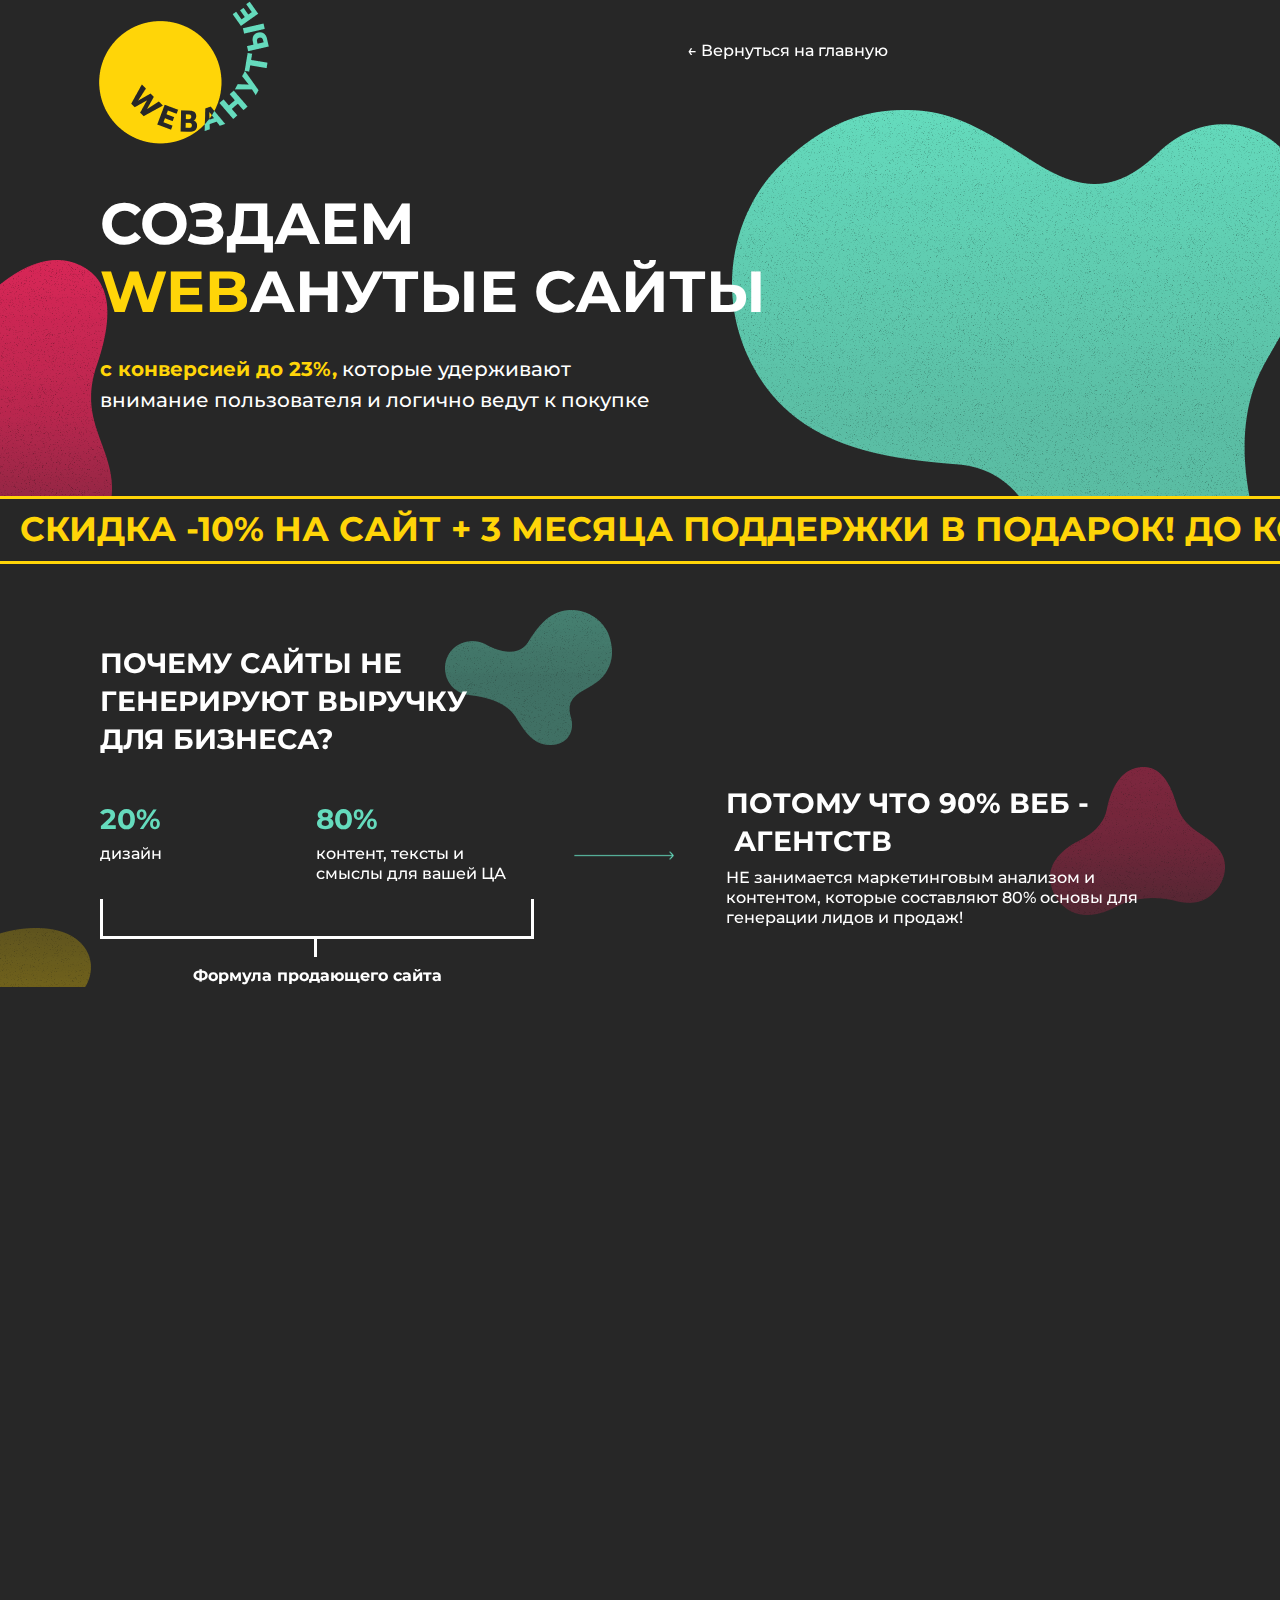
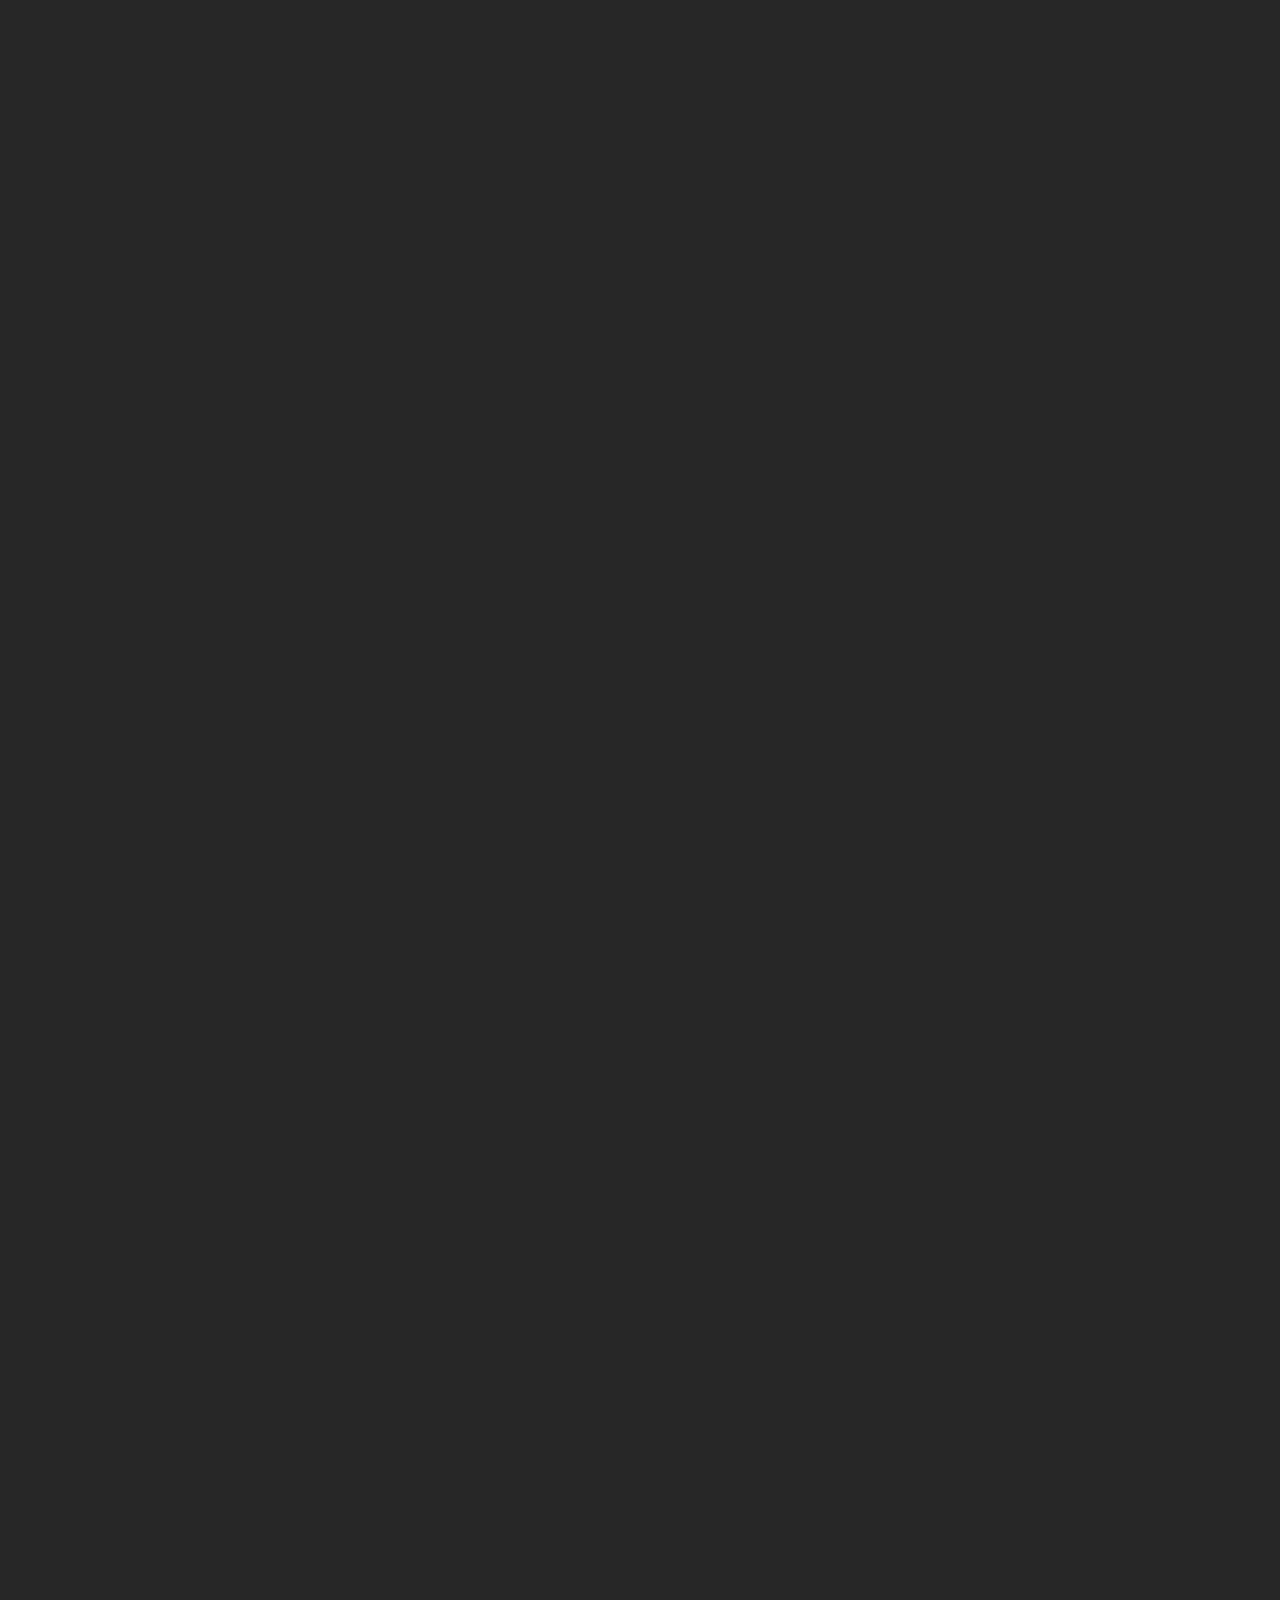
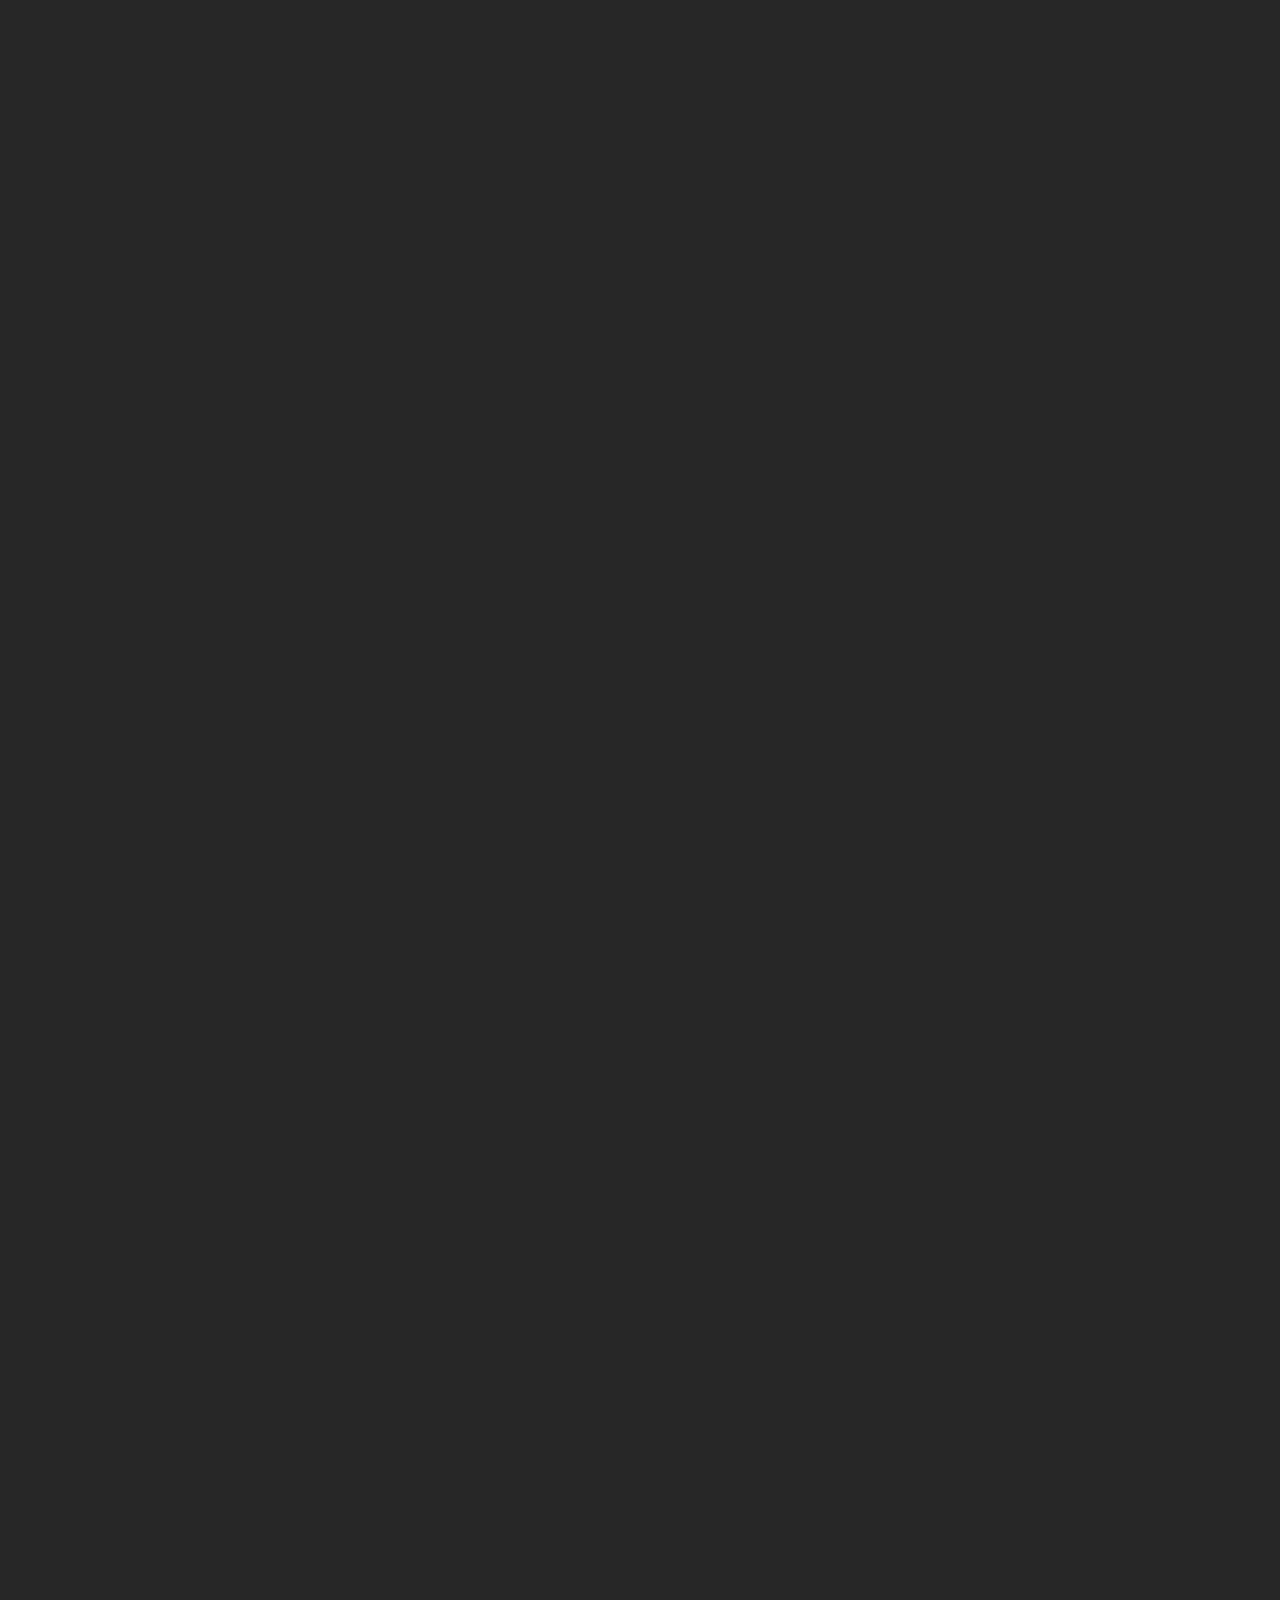
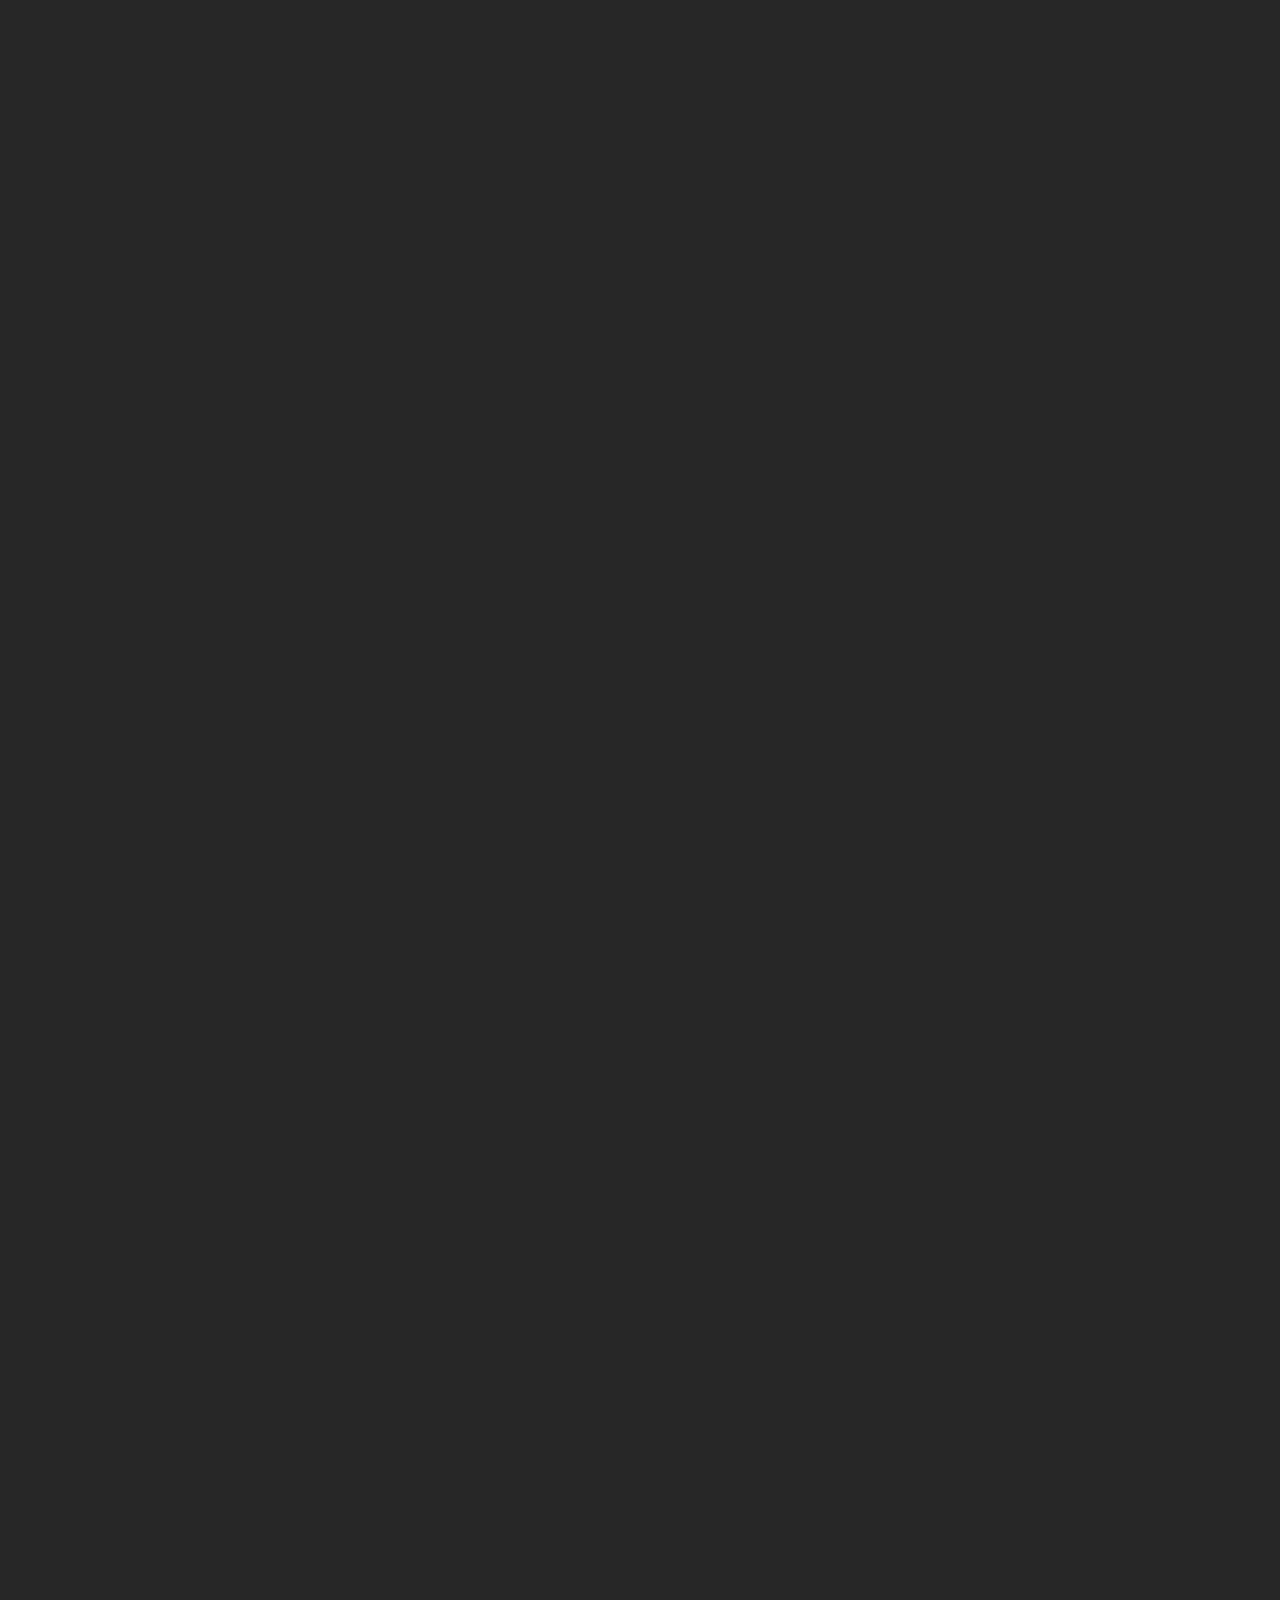
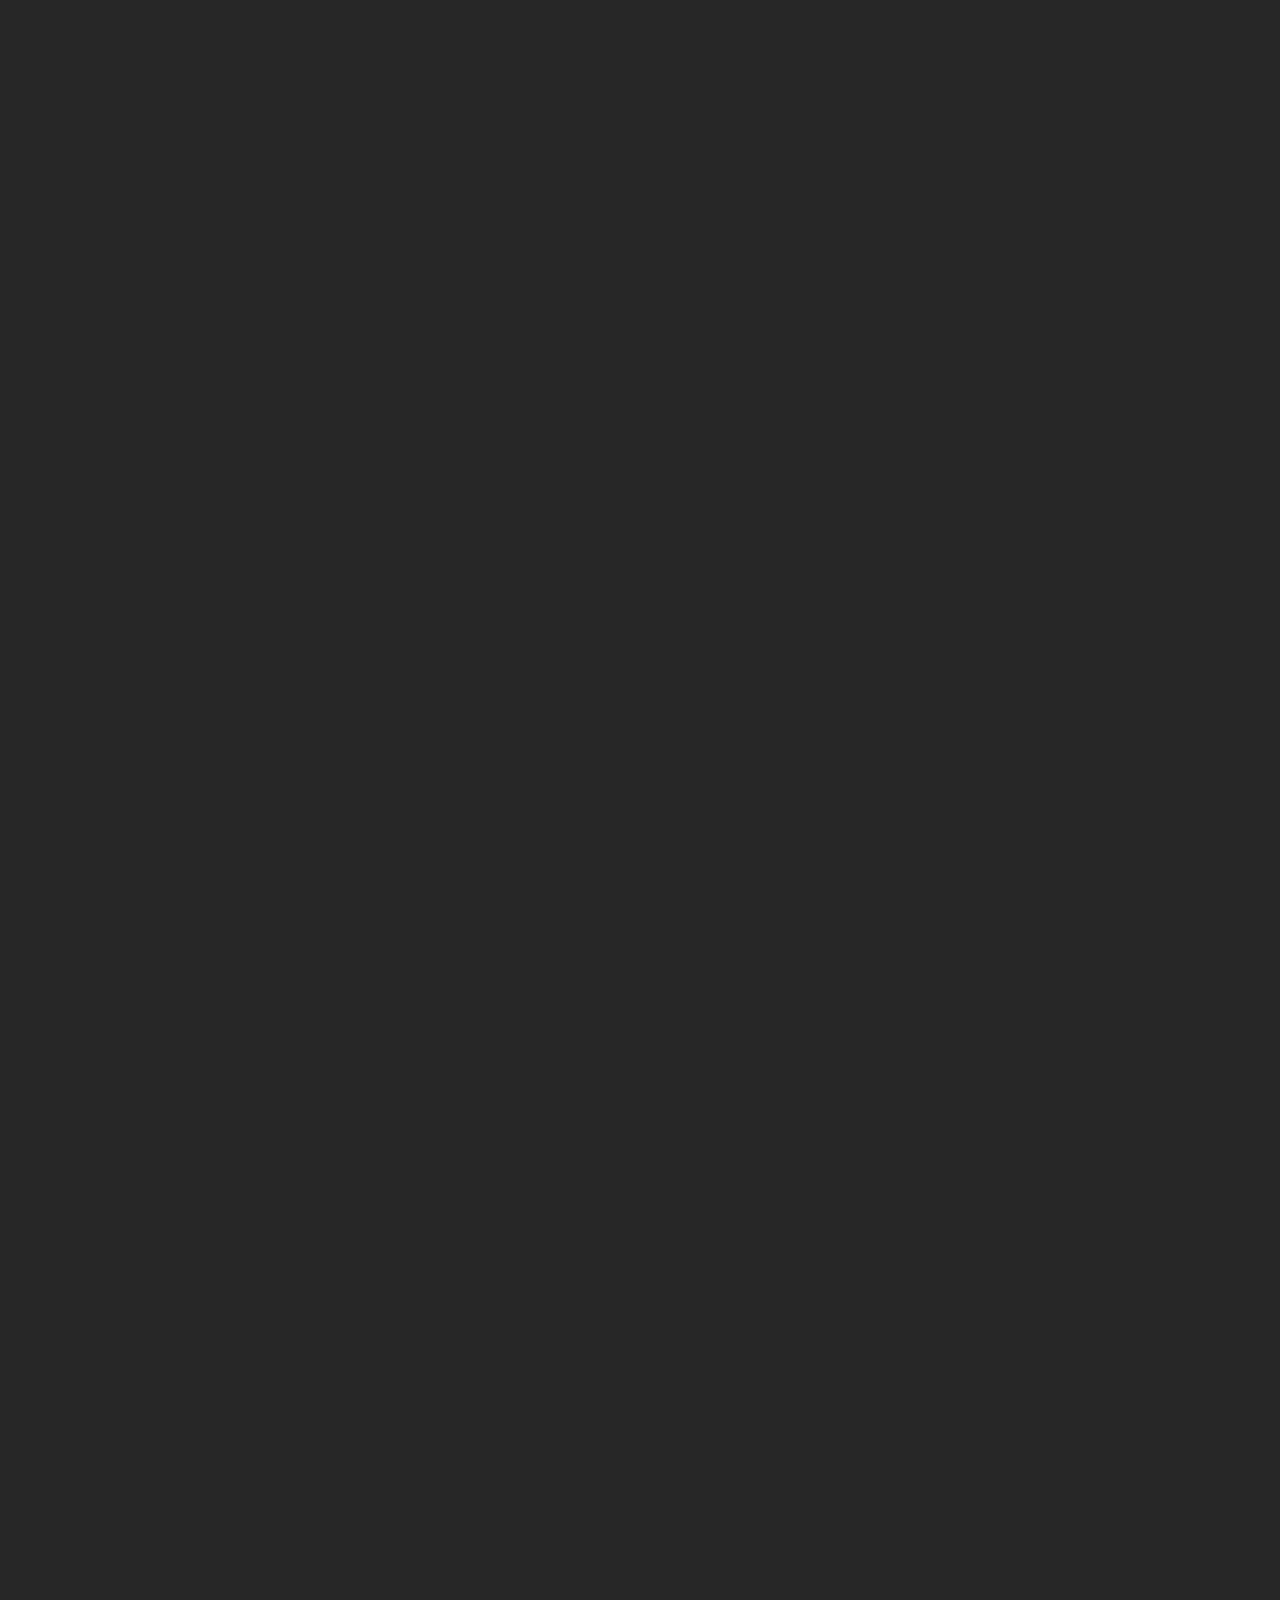
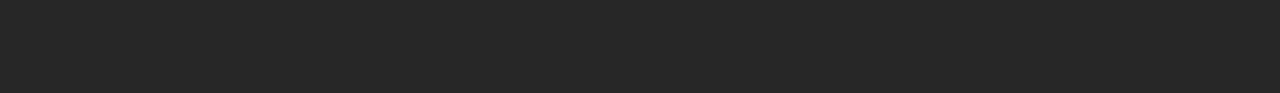
==== project.html @ 99d7e069 "project" ====
<!DOCTYPE html>
<html lang="ru">

<head>
	<meta charset="UTF-8">
	<meta name="viewport" content="width=device-width, initial-scale=1.0">
	<title>WEBанутые сайты для стартапов</title>
	<link rel="stylesheet" href="./pages/index.css">
	<link rel="shortcut icon" href="./favicon.ico" type="image/x-icon">
	<link rel="preconnect" href="https://fonts.googleapis.com">
	<link rel="preconnect" href="https://fonts.gstatic.com" crossorigin>
	<link href="https://fonts.googleapis.com/css2?family=Montserrat:wght@500;700&display=swap" rel="stylesheet">
	<!-- Yandex.Metrika counter -->
	<script type="text/javascript">
		(function (m, e, t, r, i, k, a) {
			m[i] = m[i] || function () { (m[i].a = m[i].a || []).push(arguments) };
			m[i].l = 1 * new Date(); k = e.createElement(t), a = e.getElementsByTagName(t)[0], k.async = 1, k.src = r, a.parentNode.insertBefore(k, a)
		})
			(window, document, "script", "https://mc.yandex.ru/metrika/tag.js", "ym");

		ym(88281846, "init", {
			clickmap: true,
			trackLinks: true,
			accurateTrackBounce: true,
			webvisor: true
		});
	</script>
	<noscript>
		<div><img src="https://mc.yandex.ru/watch/88281846" style="position:absolute; left:-9999px;" alt="" /></div>
	</noscript>
	<!-- /Yandex.Metrika counter -->
</head>

<body class="page">
	<div class="scrollTop"></div>
	<div class="page__wrapper">
		<header class="header page__header">
			<img src="./images/logo.png" alt="логотип WEBанутые" class="header__logo rotating-logo">
			<nav class="header__menu">
				<ul class="header__menu-list">
					<li class="header__menu-list-link">
						<a href="#team" class="header__menu-link">&larr;&nbsp;Вернуться на главную</a>
					</li>
				</ul>
			</nav>
			<button class="header__burger"></button>
			<button class="header__close-button"></button>
		</header>
		<section class="container intro content__intro">
			<h1 class="intro__header">
				СОЗДАЕМ <span>WEB</span>АНУТЫЕ САЙТЫ
			</h1>
			<p class="intro__text">
				<span class="intro__text intro__text_bold">с конверсией до 23%,</span> которые удерживают внимание пользователя и логично ведут к покупке  
			</p>
		</section>
	</div>
	<section class="run">
		<div class="marquee">
			<div>
				<h1>Скидка -10% на сайт + 3 месяца поддержки в подарок! До конца месяца!</h1>
				<h1>Скидка -10% на сайт + 3 месяца поддержки в подарок! До конца месяца!</h1>
			</div>
		</div>
	</section>
	<main class="content page__content">
		<section class="statystic content__statystic wow animate__animated animate__fadeInUp">
			<div class="container">
				<div class="statystic__questions">
					<article class="statystic__sites">
						<div class="statystic__sites-main">
							<h3 class="statystic__sites-header">Почему сайты не генерируют выручку для бизнеса?</h3>
							<div class="statystic__sites-grid">
								<p class="statystic__sites-grid-figures">20%</p>
								<p class="statystic__sites-grid-figures">80%</p>
								<p class="statystic__sites-grid-text">дизайн</p>
								<p class="statystic__sites-grid-text">контент, тексты и смыслы для вашей ЦА</p>
							</div>
							<div class="statystic__sites-grid-empty"></div>
							<div class="statystic__sites-grid-empty statystic__sites-grid-empty_left"></div>
							<div class="statystic__sites-grid-empty statystic__sites-grid-empty_right"></div>
							<p class="statystic__sites-formula">Формула продающего сайта</p>
						</div>
					</article>
					<article class="statystic__web-agency">
						<img src="./images/statystic_arrow.png" alt="бирюзовая стрелка" class="statystic__web-agency-arrow">
						<div class="statystic__web-agency-data">
							<h3 class="statystic__web-agency-title">Потому что 90% веб&nbsp;-&nbsp;агентств</h3>
							<p class="statystic__web-agency-text">
								НЕ занимается маркетинговым анализом и контентом, которые составляют 80% основы для генерации лидов и
								продаж!
							</p>
						</div>
					</article>
				</div>
				
			</div>
		</section>
		
		<div class="container">
			<section class="client wow animate__animated animate__fadeInUp">
				<h2>С кем мы<br>работаем?</h2>
				<div class="client__wrap">
					<div class="client__item">
						<img src="images/client_1.png" alt="" class="client__pic">
						<h4 class="client__title">Стартапы</h4>
						<p class="client__desc">технологичные, инновационные и IT проекты</p>
					</div>
					<div class="client__item">
						<img src="images/client_2.png" alt="" class="client__pic">
						<h4 class="client__title">Креативные проекты</h4>
						<p class="client__desc">интернет-магазины одежды, косметики, студии дизайна, рестораны, творческие пространства</p>
					</div>
					<div class="client__item">
						<img src="images/client_3.png" alt="" class="client__pic">
						<h4 class="client__title">Образовательные проекты</h4>
						<p class="client__desc">онлайн-школы, курсы, конференции, edtech проекты, университеты</p>
					</div>
				</div>
			</section>
			<section class="offer content__offer wow animate__animated animate__fadeInUp">
			<div class="offer__we-offer">
				<h2 class="offer__title">Мы предлагаем</h2>
				<p class="offer__text">
					разработку продающих сайтов c конверсией до&nbsp;23%.<br>Мы пишем сильные продюащие тексты на основании маркетингового
					анализа
					и создаем удобный дизайн, который цепляет внимание и логично ведет к покупке

				</p>
			</div>
			<div class="offer__empty-container-left">
				<div class="offer__empty-container-left-top"></div>
			</div>
			<div class="offer__empty-container-right"></div>
			<div class="offer__empty-mobile-top"></div>
			<div class="offer__empty-mobile-bottom"></div>
			<div class="offer__list-container">
				<h3 class="offer__list-title">Маркетинг</h3>
				<ul class="offer__list">
					<li class="offer__list-item">Проводим качественный и количественный анализа рынка и конкурентов</li>
					<li class="offer__list-item">Формируем УТП, сильные офферы и закрываем возражения вашей ЦА</li>
					<li class="offer__list-item">Создаем продающую структуру и пишем сильные тексты, которые убеждают и ведут к покупке 
					</li>
				</ul>
				<h3 class="offer__list-title">Дизайн и разработка</h3>
				<ul class="offer__list">
					<li class="offer__list-item">Создаем нешаблонный и удобный UI-UX дизайн в Figma, который удерживает внимание</li>
					<li class="offer__list-item">Верстаем сайт на html/css/js с адаптивами на компьютер, телефон и планшет</li>
					<li class="offer__list-item">Переносим сайт на WordPress, MODX. Иногда работаем на Tilda
					</li>
				</ul>
			</div>
		</section>
		</div>
		<section class="why-us content__why-us wow animate__animated animate__fadeInUp">
			<div class="container">
				<h2 class="why-us__title">Почему выбирают нас?</h2>
				<div class="why-us__grid">
					<article class="why-us__grid-article why-us__grid-article_one">
						<img src="./images/why_1.png" alt="большая цифра 1" class="why-us__grid-article-number">
						<h3 class="why-us__grid-article-title">Реально понимаем как делать грамотные сайты</h3>
						<p class="why-us__grid-article-text">
							<span class="why-us__grid-article-text_bold">7 лет опыта</span>
							в разработке сайтов, продажах, маркетинге и дизайне. Работали на проектах с Промсвязьбанком, Читай-Городом и Правительством Москвы
						</p>
					</article>
					<article class="why-us__grid-article why-us__grid-article_two">
						<img src="./images/why_2.png" alt="большая цифра 2" class="why-us__grid-article-number">
						<h3 class="why-us__grid-article-title">Любим клиентов почти как родную мать</h3>
						<p class="why-us__grid-article-text">
							<span class="why-us__grid-article-text_bold">Вы 100% получите то, что хотите</span>
							так как мы слушаем ваши хотелки и согласовываем результаты на каждом этапе. Еще мы безвозмездно помогаем с любыми вопросами из мира digital
						</p>
					</article>
					<article class="why-us__grid-article why-us__grid-article_three">
						<img src="./images/why_3.png" alt="большая цифра 3" class="why-us__grid-article-number">
						<h3 class="why-us__grid-article-title">Делаем большой акцент на маркетинге</h3>
						<p class="why-us__grid-article-text">
							<span class="why-us__grid-article-text_bold">Создаём сайты с конверсией до 23%</span>
							или увеличиваем существующую конверсию минимум <span class="why-us__grid-article-text_bold">в&nbsp;2&nbsp;раза</span>
							благодаря созданию сильной продающей структуры, текстов и трендового дизайна
						</p>
					</article>
					<article class="why-us__grid-article why-us__grid-article_four">
						<img src="./images/why_4.png" alt="большая цифра 4" class="why-us__grid-article-number">
						<h3 class="why-us__grid-article-title">Мы честные и всегда говорим правду</h3>
						<p class="why-us__grid-article-text">
							<span class="why-us__grid-article-text_bold">Мы не будем предлагать вам самое дорогое решение,</span>
							чтобы больше заработать, а честно расскажем все минусы и плюсы различных технологий. Например, если ваш сайт можно идеально сделать на тильде &mdash; мы не будем предлагать самописное решение на 90 тыс. дороже
						</p>
					</article>
				</div>
			</div>
		</section>
		<div class="container stage wow animate__animated animate__fadeInUp">
			<h2>ЭТАПЫ РАБОТЫ<br>НАД ПРОЕКТОМ</h2>
			<div class="stage__list">
				<div class="stage__item">
					<img src="images/stage_1.png" alt="" class="stage__pic">
					<h4 class="stage__title">1. Маркетинговый анализ</h4>
					<ul class="stage__desc">
						<li>Анализ целевой аудитории и конкурентов</li>
						<li>Создание продающей структуры сайта</li>
						<li>Написание продающих текстов копирайтером </li>
					</ul>
				</div>
				<div class="stage__item">
					<img src="images/stage_2.png" alt="" class="stage__pic">
					<h4 class="stage__title">2. UI-UX дизайн</h4>
					<ul class="stage__desc">
						<li>Согласование референсов</li>
						<li>Разработка визуальной концепции</li>
						<li>Прототипирование</li>
						<li>Создание дизайна десктопа и адаптивов</li>
					</ul>
				</div>
				<div class="stage__item">
					<img src="images/stage_3.png" alt="" class="stage__pic">
					<h4 class="stage__title">3. Разработка	сайта</h4>
					<ul class="stage__desc">
						<li>Верстка сайта</li>
						<li>Адаптивная верстка</li>
						<li>Перенос верстки на CMS (WordPress)</li>
						<li>Наполнение контентном</li>
					</ul>
				</div>
				<div class="stage__item">
					<img src="images/stage_4.png" alt="" class="stage__pic">
					<h4 class="stage__title">4. Техническая настройка</h4>
					<ul class="stage__desc">
						<li>Настройка домена и хостинга </li>
						<li>Настройка лид-форм, корзины, эквайринга</li>
						<li>Тестирование сайта</li>
						<li>Сдача сайта</li>
					</ul>
				</div>
			</div>
		</div>
		<div class="container">
			<section class="special-offer content__special-offer wow animate__animated animate__fadeInUp">
				<h2 class="special-offer__title">-10% на продающий сайт</h2>
				<p class="special-offer__text">
					<span class="special-offer__text_bold">Только 2 недели!</span>
					-10% на сайт с конверсией&nbsp;до&nbsp;23% на основании глубокого анализа рынка
					от маркетолога +
					<span class="special-offer__text_bold">3&nbsp;месяца</span> поддержки в подарок
				</p>
			</section>
		</div>
		<div class="container">
			<section class="products content__products wow animate__animated animate__fadeInUp">
				<h2 class="products__title">Что вы получите?</h2>
				<div class="products__offers">
					<article class="products__offer">
						<h3 class="products__offer-name">Лендинг</h3>
						<p class="products__price">
							<span class="products__price_crossed">от&nbsp;60&nbsp;000&nbsp;&#8381</span>&nbsp;
							oт&nbsp;51&nbsp;000&nbsp;&#8381
						</p>
						<p class="products__offer-subtitle">Кому подходит:</p>
						<ul class="products__offer-list">
							<li class="products__offer-list-item">Стартапам</li>
							<li class="products__offer-list-item">Средним и крупным компаниям, которые запускают новый продукт</li>
							<li class="products__offer-list-item">Молодым и небольшим проектам с 1 продуктом</li>
						</ul>
						<p class="products__offer-subtitle">Что входит в цену:</p>
						<ul class="products__offer-list">
							<li class="products__offer-list-item">Конверсия лендинга до 23%</li>
							<li class="products__offer-list-item">Маркетинговый анализ конкурентов и рынка для создания продающей структуры</li>
							<li class="products__offer-list-item">Продающая структура и тексты, которые убеждают и ведут к покупке</li>
							<li class="products__offer-list-item">Нешаблонный и удобный UI-UX дизайн, который цепляет внимание</li>
							<li class="products__offer-list-item">Адаптивная верстка под телефон, планшет, десктоп и тд</li>
							<li class="products__offer-list-item">Настройка лид-форм с отбивкой на email о новых заявках</li>
							<li class="products__offer-list-item">Настройка хостинга, SSL и домена</li>
						</ul>
						<p class="products__offer-subtitle">В подарок:</p>
						<ul class="products__offer-list">
							<li class="products__offer-list-item">Домен, хостинг и SSL сертификат</li>
							<li class="products__offer-list-item">3 месяца поддержки и консультации по работе с сайтом</li>
							<li class="products__offer-list-item">1 месяц внесения бесплатных правок на сайте</li>
							<li class="products__offer-list-item">Обучение по работе с сайтом</li>
						</ul>
					</article>
					<article class="products__offer">
						<h3 class="products__offer-name">Многостраничный сайт</h3>
						<p class="products__price">
							<span class="products__price_crossed">от 80 000 &#8381</span>
							oт 68 000 &#8381
						</p>
						<p class="products__offer-subtitle">Кому подходит:</p>
						<ul class="products__offer-list">
							<li class="products__offer-list-item">Проектам, которые расширяют перечень услуг или выходят на новые рынки</li>
							<li class="products__offer-list-item">Компаниям со сложными продуктами или большим количеством информации</li>
							<li class="products__offer-list-item">Проектам, которые работают на разные ЦА</li>
						</ul>
						<p class="products__offer-subtitle">Что входит в цену:</p>
						<ul class="products__offer-list">
							<li class="products__offer-list-item">Конверсия сайта до 15% </li>
							<li class="products__offer-list-item">Маркетинговый анализ конкурентов и рынка для создания продающей
								структуры</li>
							<li class="products__offer-list-item">Продающая структура и тексты, которые убеждают и ведут к покупке</li>
							<li class="products__offer-list-item">Нешаблонный и удобный UI-UX дизайн, который цепляет внимание</li>
							<li class="products__offer-list-item">Адаптивная верстка под телефон, планшет, десктоп и тд</li>
							<li class="products__offer-list-item">Настройка лид-форм с отбивкой на email о новых заявках</li>
							<li class="products__offer-list-item">Настройка хостинга, SSL и домена</li>
							<li class="products__offer-list-item">Проработка логики страниц и их взаимосвязей</li>
						</ul>
						<p class="products__offer-subtitle">В подарок:</p>
						<ul class="products__offer-list">
							<li class="products__offer-list-item">Домен, хостинг и SSL сертификат</li>
							<li class="products__offer-list-item">3 месяца поддержки и консультации по работе с сайтом</li>
							<li class="products__offer-list-item">1 месяц внесения бесплатных правок на сайте</li>
							<li class="products__offer-list-item">Обучение по работе с сайтом</li>
						</ul>
					</article>
					<article class="products__offer">
						<h3 class="products__offer-name">Интернет-магазин</h3>
						<p class="products__price">
							<span class="products__price_crossed">от 100 000 &#8381</span>
							oт 85 000 &#8381
						</p>
						<p class="products__offer-subtitle">Кому подходит:</p>
						<ul class="products__offer-list">
							<li class="products__offer-list-item">Оффлайн магазинам, которые хотят продавать онлайн</li>
							<li class="products__offer-list-item">Проектам, которые продают в соцсетях и хотят масштабировать бизнес</li>
							<li class="products__offer-list-item">Товарному бизнесу, который только запускает бизнес</li>
						</ul>
						<p class="products__offer-subtitle">Что входит в цену:</p>
						<ul class="products__offer-list">
							<li class="products__offer-list-item">Конверсия сайта до 7%</li>
							<li class="products__offer-list-item">Маркетинговый анализ конкурентов и рынка для создания продающей
								структуры</li>
							<li class="products__offer-list-item">Продающая структура и тексты, которые убеждают и ведут к покупке</li>
							<li class="products__offer-list-item">Нешаблонный и удобный UI-UX дизайн, который цепляет внимание</li>
							<li class="products__offer-list-item">Адаптивная верстка под телефон, планшет, десктоп и тд</li>
							<li class="products__offer-list-item">Настройка уведомений о новых заказах на email</li>
							<li class="products__offer-list-item">Настройка хостинга, SSL и домена</li>
							<li class="products__offer-list-item">Проработка структуры каталога, настройка фильтров</li>
							<li class="products__offer-list-item">Наполнение интернет-магазина товарами</li>
							<li class="products__offer-list-item">Подключение эквайринга</li>
						</ul>
						<p class="products__offer-subtitle">В подарок:</p>
						<ul class="products__offer-list">
							<li class="products__offer-list-item">Домен, хостинг и SSL сертификат</li>
							<li class="products__offer-list-item">3 месяца поддержки и консультации по работе с сайтом</li>
							<li class="products__offer-list-item">1 месяц внесения бесплатных правок на сайте</li>
							<li class="products__offer-list-item">Обучение по управлению интернет-магазином</li>
						</ul>
					</article>
				</div>
				<a href="#footer" class="products__button">Рассчитать стоимость</a>
				<img src="./images/products_money-back.svg" alt="круглая надпись не понравился сайт-вернём деньги"
					class="products__money-back rotating">
			</section>
		</div>
		<div class="container">
			<section class="projects content__projects wow animate__animated animate__fadeInUp" id="projects">
				<div class="projects__container">
					<h2 class="projects__title">Наши проекты</h2>
					<div class="projects__grid">
						<a href="./docs/ZIL_compressed.pdf" class="projects__link projects__link_type_left" target="_blank"
							rel="noopener">
							<img src="./images/project_1.png" alt="изображение страницы сайта" class="projects__grid-image">
							<p class="projects__grid-description">
								Промо-страница Культурного центра «ЗИЛ»
							</p>
						</a>
						<a href="./docs/Zefire_compressed.pdf" class="projects__link projects__link_type_center" target="_blank"
							rel="noopener">
							<img src="./images/project_2.png" alt="изображение страницы сайта" class="projects__grid-image">
							<p class="projects__grid-description">
								Интернет-магазин косметики Zefire
							</p>
						</a>
						<a href="./docs/Kupol_compressed.pdf" class="projects__link projects__link_type_right" target="_blank"
							rel="noopener">
							<img src="./images/project_3.png" alt="изображение страницы сайта" class="projects__grid-image">
							<p class="projects__grid-description">
								Сайт студии медитаций Купол
							</p>
						</a>
						<a href="./docs/ZIL_compressed.pdf" class="projects__link projects__link_type_left" target="_blank"
							rel="noopener">
							<img src="./images/project_4.png" alt="изображение страницы сайта" class="projects__grid-image">
							<p class="projects__grid-description">
								Торты Baranovskaya
							</p>
						</a>
						<a href="./docs/Zefire_compressed.pdf" class="projects__link projects__link_type_center" target="_blank"
							rel="noopener">
							<img src="./images/project_5.png" alt="изображение страницы сайта" class="projects__grid-image">
							<p class="projects__grid-description">
								Онлайн каталог Cult Nail Team
							</p>
						</a>
						<a href="./docs/Kupol_compressed.pdf" class="projects__link projects__link_type_right" target="_blank"
							rel="noopener">
							<img src="./images/project_6.png" alt="изображение страницы сайта" class="projects__grid-image">
							<p class="projects__grid-description">
								Студия детейлинга Autostudio136
							</p>
						</a>
					</div>
				</div>
			</section>
		</div>
		<section class="team content__team wow animate__animated animate__fadeInUp" id="team">
			<div class="container">
				<h2 class="team__title">Наша команда</h2>
				<div class="team__members">
					<figure class="team__member">
						<img src="./images/anastasia.png" alt="фото членов команды" class="team__picture">
						<figcaption class="team__picture-text">
							<h3 class="team__picture-text-name">Анастасия Фокина</h3>
							<p class="team__picture-text-role">Вдохновитель и маркетолог</p>
							<h4 class="team__picture-education">Образование:</h4>
							<ul class="team__picture-education-list">
								<li class="team__picture-education-list-item">Высшее&nbsp;&ndash;&nbsp;Управление бизнесом<br><span>(РАНХиГС)</span></li>
								<li class="team__picture-education-list-item">Высшее&nbsp;&ndash;&nbsp;Статистика и аналитика<br><span>(НИУ ВШЭ)</span></li>
								<li class="team__picture-education-list-item">Digital marketing<br><span>(Левченко)</span></li>
								<li class="team__picture-education-list-item">Продажи и маркетинг<br><span>(SOHO MBA)</span></li>
							</ul>
						</figcaption>
					</figure>
					<figure class="team__member">
						<img src="./images/konstantin.png" alt="фото членов команды" class="team__picture">
						<figcaption class="team__picture-text">
							<h3 class="team__picture-text-name">Константин Голованов</h3>
							<p class="team__picture-text-role">Веб-разработчик</p>
							<h4 class="team__picture-education">Образование:</h4>
							<ul class="team__picture-education-list">
								<li class="team__picture-education-list-item">Высшее&nbsp;&ndash;&nbsp;Робототехника<br><span>(МГТУ им. Баумана)</span></li>
								<li class="team__picture-education-list-item">«Web-разработка»<br><span>(Яндекс.Практикум)</span></li>
							</ul>
						</figcaption>
					</figure>
					<figure class="team__member">
						<img src="./images/marianna.png" alt="фото членов команды" class="team__picture">
						<figcaption class="team__picture-text">
							<h3 class="team__picture-text-name">Марианна Штехель</h3>
							<p class="team__picture-text-role">UX-дизайнер</p>
							<h4 class="team__picture-education">Образование:</h4>
							<ul class="team__picture-education-list">
								<li class="team__picture-education-list-item">Высшее&nbsp;&ndash;&nbsp;Экономика<br><span>(НИУ МИЭТ)</span></li>
								<li class="team__picture-education-list-item">«Web-дизайн и UX»<br><span>(Институт Бизнеса и дизайна)</span></li>
								<li class="team__picture-education-list-item">«Web-дизайн на Figma»<br><span>(Skillbox)</span></li>
								<li class="team__picture-education-list-item">«UX-дизайн»<br><span>(Skillbox)</span></li>
							</ul>
						</figcaption>
					</figure>
				</div>
			</div>
		</section>
	</main>
	<footer class="footer page__footer wow animate__animated animate__fadeInUp" id="footer">
		<div class="container">
			<section class="form footer__form">
				<div class="form__description">
					<h3 class="form__description-title">Хотите узнать стоимость?</h3>
					<p class="form__description-text">Напишите или отсавьте заявку. Мы сразу напишем или позвоним вам, чтобы ответить на все вопросы</p>
				</div>
				<div class="form__container">
					<h3 class="form__container-title">Мы перезвоним!</h3>
					<form action="#" class="form__container-inputs" name="form-inquiry">
						<label for="phone" class="form__input-label">
							<input type="tel" class="form__input-field" name="phone" id="phone" autocomplete="off"
								placeholder="Телефон" required >
						</label>
						<button type="submit" id="button" class="form__send-button">Отправить заявку</button>
					</form>
				</div>
			</section>
			<section class="info footer__info">
				<nav class="info__social-links">
					<a href="https://t.me/taakeyourmeds" target="_blank" class="info__telegram-link" rel="noopener">
						<div class="info__telegram-icon"></div>
					</a>
					<a href="https://vk.com/webanuts" target="_blank" class="info__vk-link" rel="noopener">
						<div class="info__vk-icon"></div>
					</a>
				</nav>
				<p class="info__copyright">&copy;&nbsp;2022 Webанутые</p>
			</section>
		</div>
		
	</footer>
	<div class="popup popup_type_offer">
		<div class="popup__window">
			<button type="button" class="popup__close-icon" aria-label="Close-button-popup"></button>
			<h2 class="popup__title">Только 2 недели</h2>
			<p class="popup__text popup__text_type_offer">
				Выгода 15% на продающий сайт с конверсией до 23% на основании глубокого анализа рынка
				от маркетолога + логотип и 3 месяца поддержки в подарок!
			</p>
			<a href="#footer" class="popup__get-button">Получить</a>
		</div>
	</div>
	<div class="popup popup_type_form-submit">
		<div class="popup__window">
			<button type="button" class="popup__close-icon" aria-label="Close-button-popup"></button>
			<h2 class="popup__title popup__title_type_submit">Заявка отправлена!</h2>
			<p class="popup__text popup__text_type_submit"></p>
		</div>
	</div>
	<script src="./vendor/jquery-3.6.0.min.js" type="text/javascript"></script>
	<script src="./pages/jquery.simplemarquee.js" type="text/javascript"></script>
	<script src="./pages/wow.min.js" type="text/javascript"></script>
	<script src="./pages/mask.js" type="text/javascript"></script>
	<script src="./pages/index.js" type="text/javascript"></script>
</body>

</html>
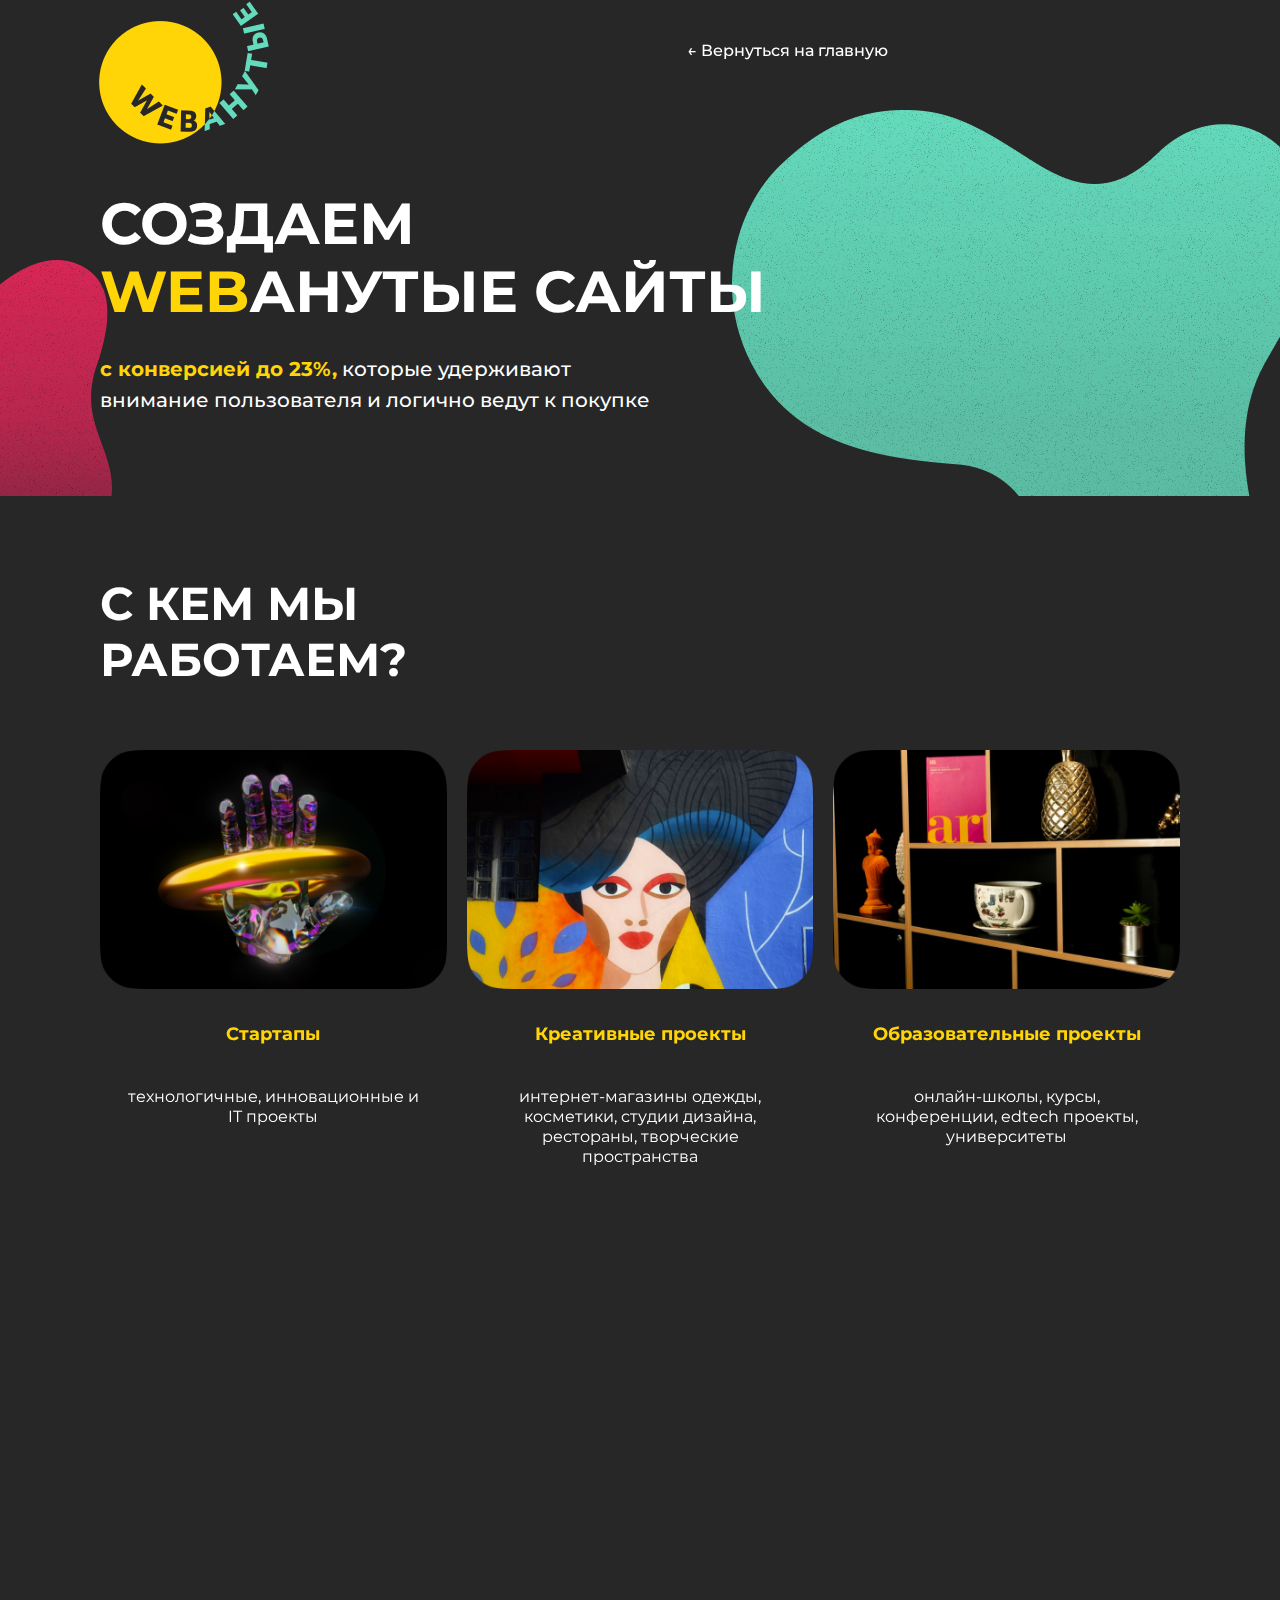
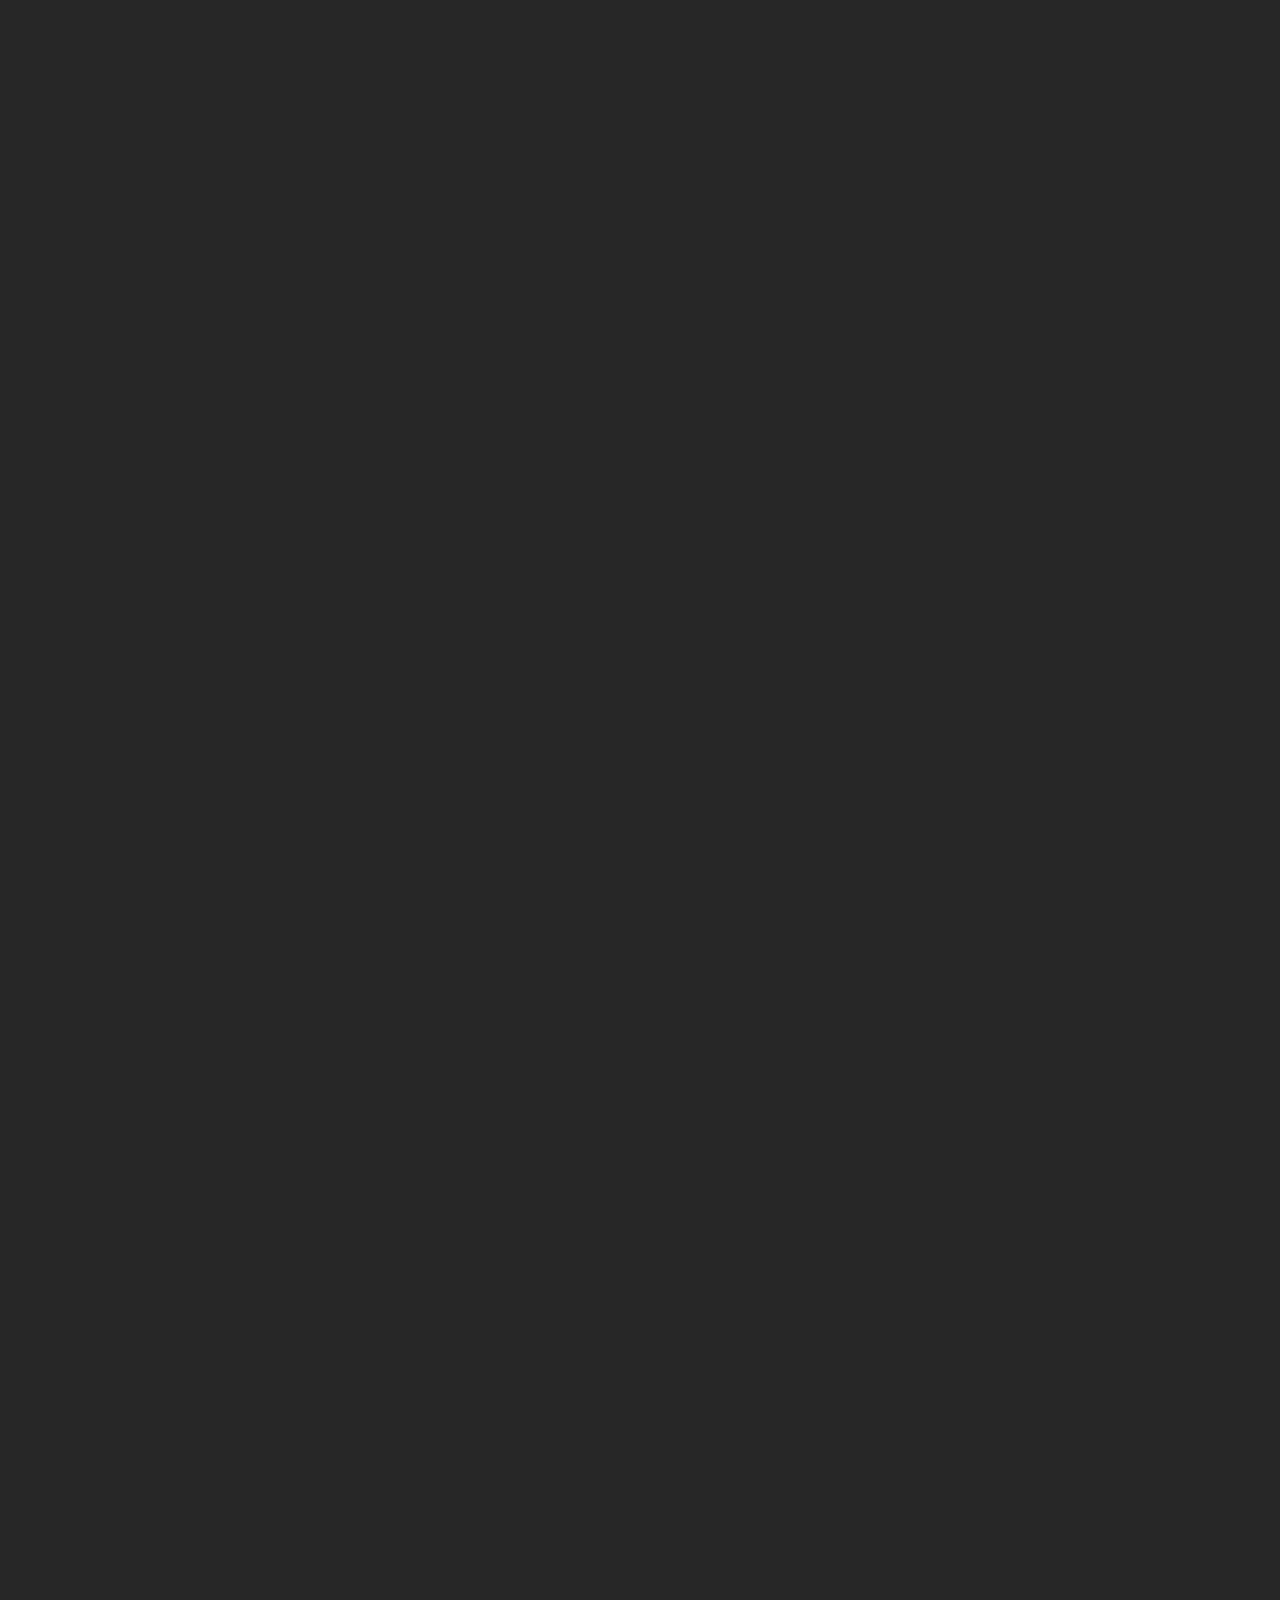
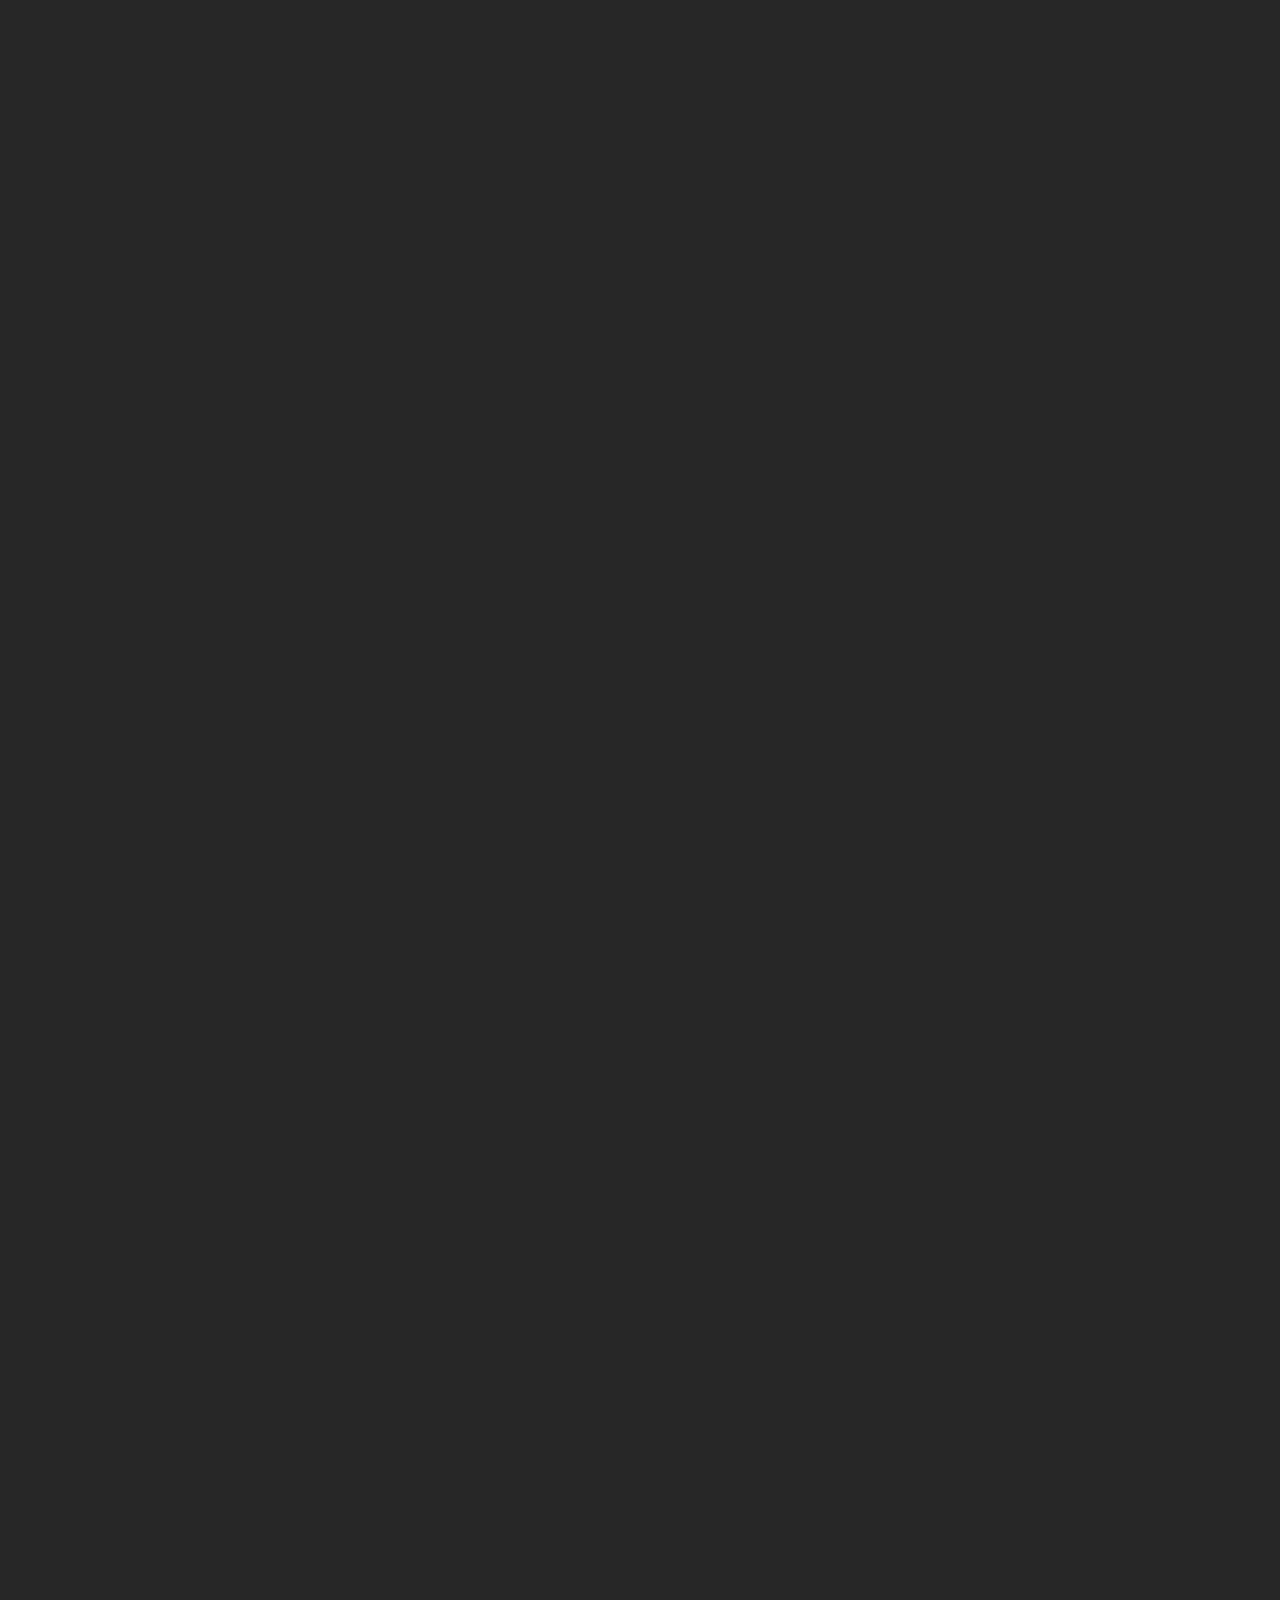
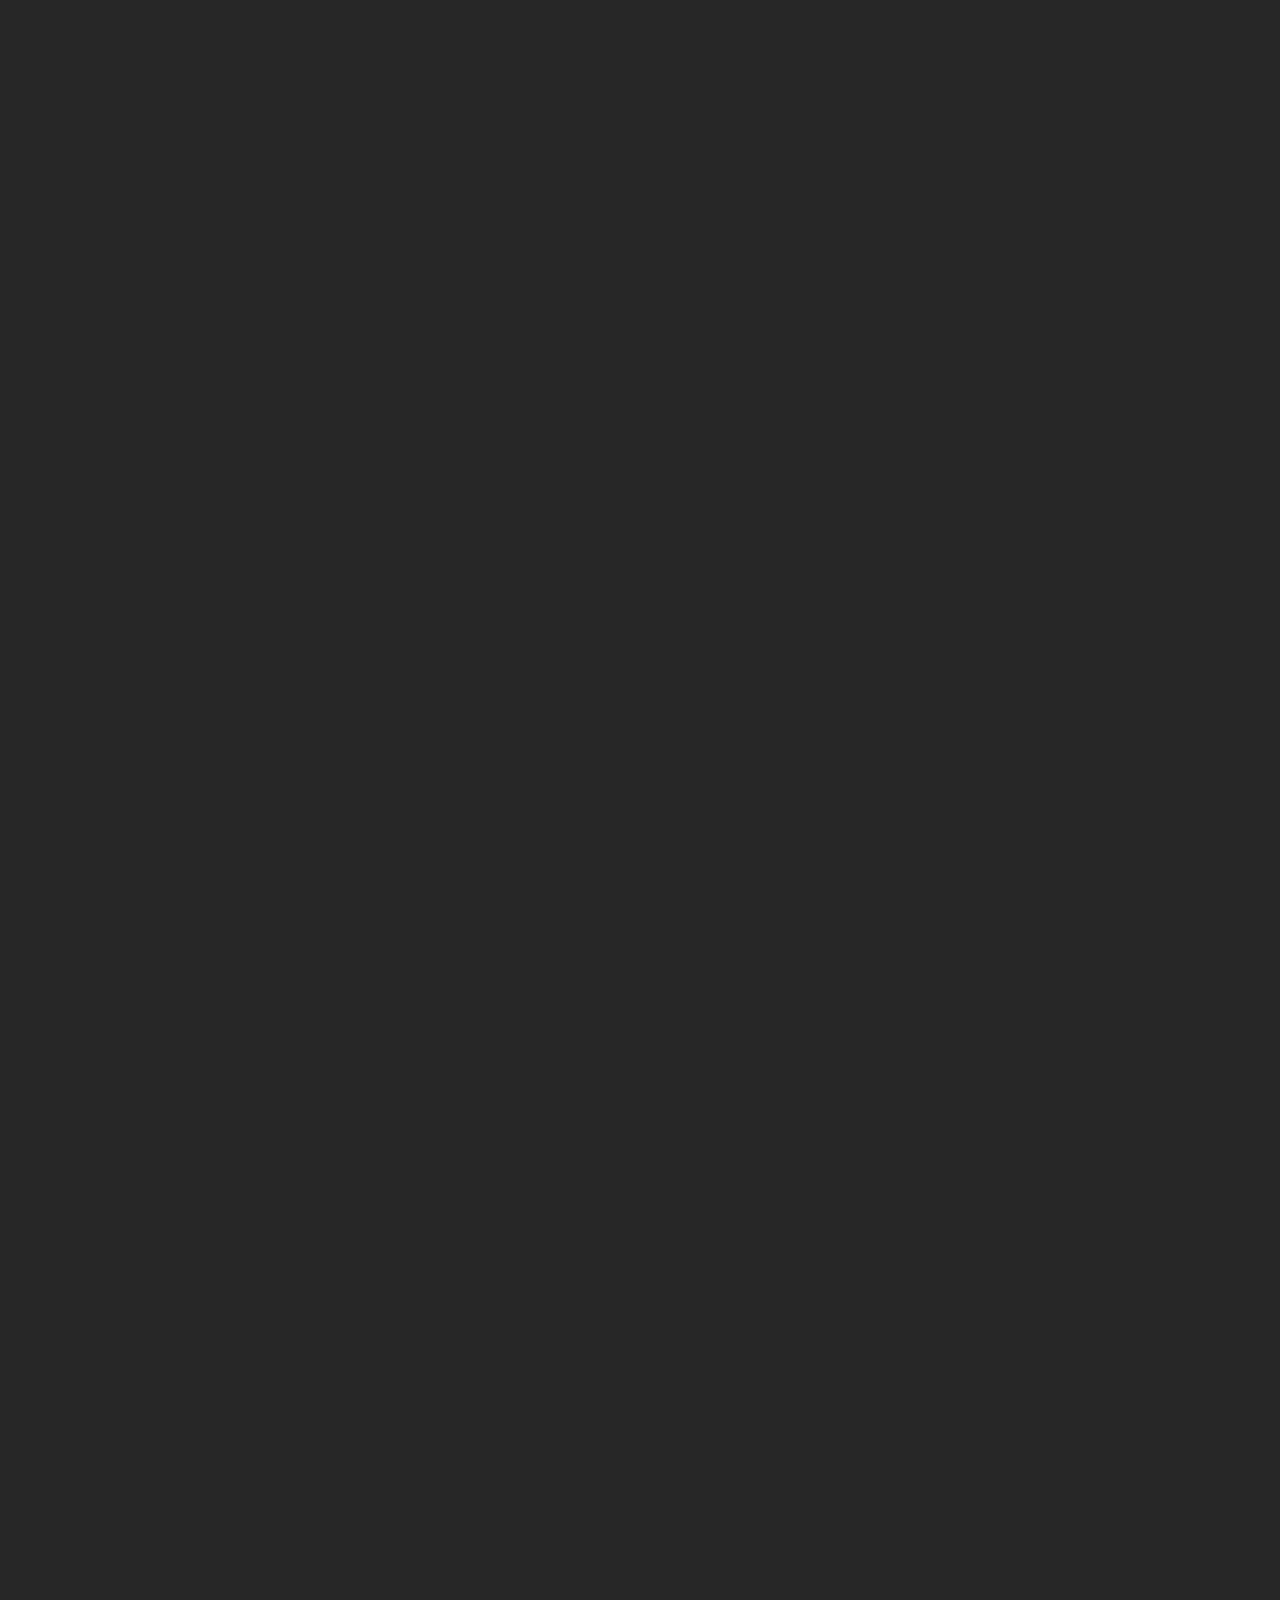
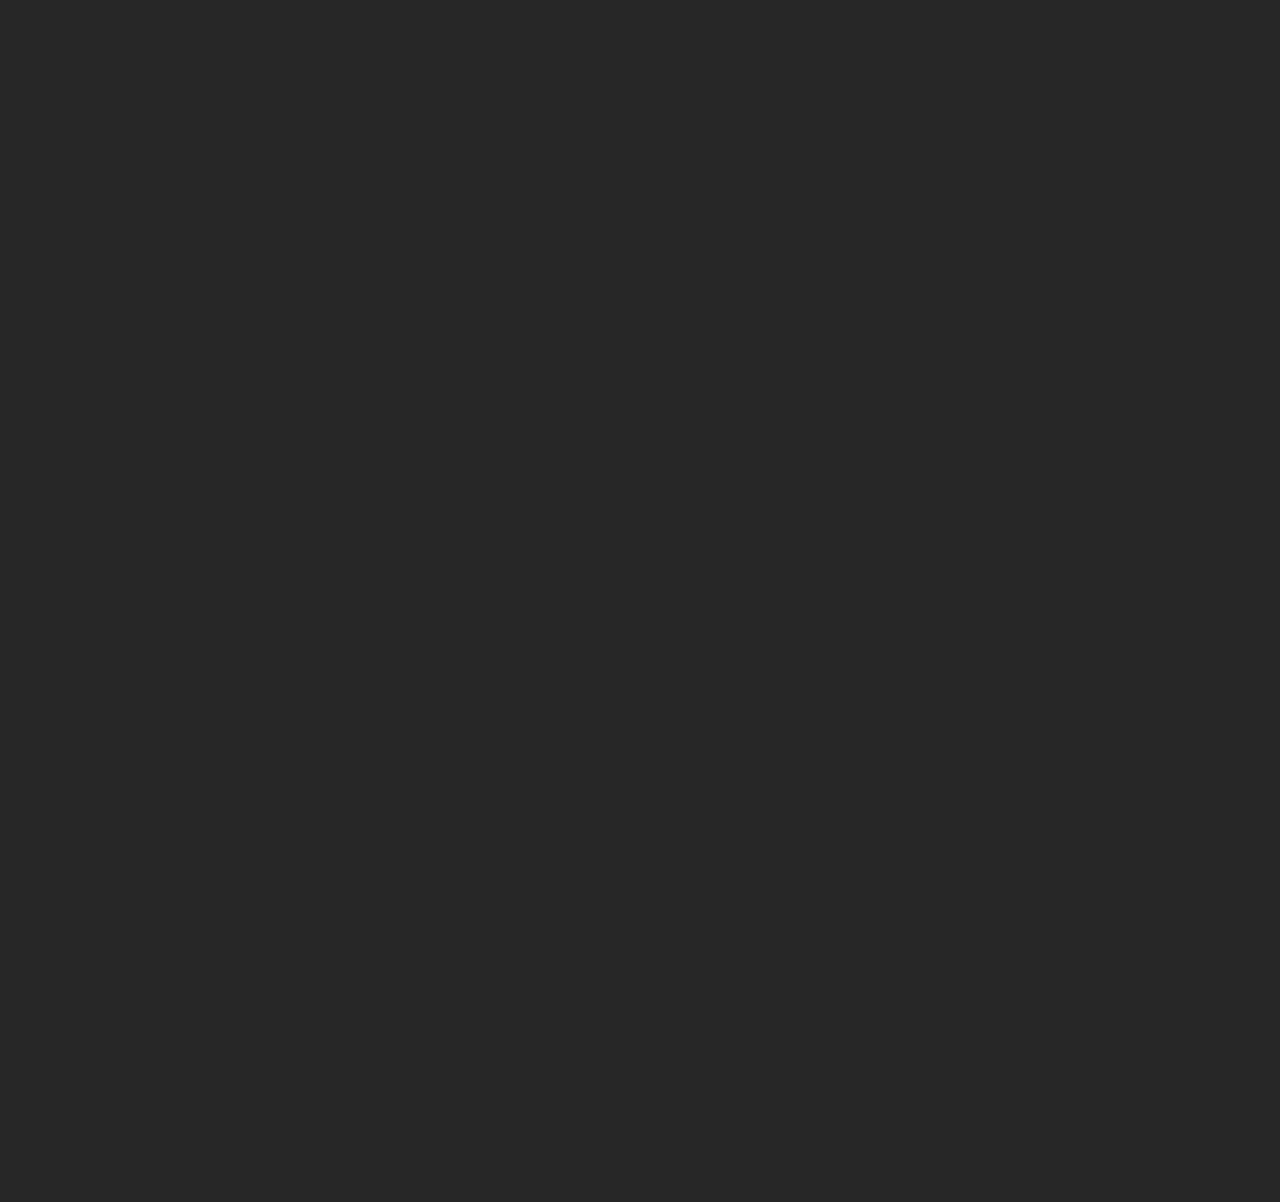
==== commit c9133023: "project" ====
--- a/project.html
+++ b/project.html
@@ -55,47 +55,8 @@
 			</p>
 		</section>
 	</div>
-	<section class="run">
-		<div class="marquee">
-			<div>
-				<h1>Скидка -10% на сайт + 3 месяца поддержки в подарок! До конца месяца!</h1>
-				<h1>Скидка -10% на сайт + 3 месяца поддержки в подарок! До конца месяца!</h1>
-			</div>
-		</div>
-	</section>
 	<main class="content page__content">
-		<section class="statystic content__statystic wow animate__animated animate__fadeInUp">
-			<div class="container">
-				<div class="statystic__questions">
-					<article class="statystic__sites">
-						<div class="statystic__sites-main">
-							<h3 class="statystic__sites-header">Почему сайты не генерируют выручку для бизнеса?</h3>
-							<div class="statystic__sites-grid">
-								<p class="statystic__sites-grid-figures">20%</p>
-								<p class="statystic__sites-grid-figures">80%</p>
-								<p class="statystic__sites-grid-text">дизайн</p>
-								<p class="statystic__sites-grid-text">контент, тексты и смыслы для вашей ЦА</p>
-							</div>
-							<div class="statystic__sites-grid-empty"></div>
-							<div class="statystic__sites-grid-empty statystic__sites-grid-empty_left"></div>
-							<div class="statystic__sites-grid-empty statystic__sites-grid-empty_right"></div>
-							<p class="statystic__sites-formula">Формула продающего сайта</p>
-						</div>
-					</article>
-					<article class="statystic__web-agency">
-						<img src="./images/statystic_arrow.png" alt="бирюзовая стрелка" class="statystic__web-agency-arrow">
-						<div class="statystic__web-agency-data">
-							<h3 class="statystic__web-agency-title">Потому что 90% веб&nbsp;-&nbsp;агентств</h3>
-							<p class="statystic__web-agency-text">
-								НЕ занимается маркетинговым анализом и контентом, которые составляют 80% основы для генерации лидов и
-								продаж!
-							</p>
-						</div>
-					</article>
-				</div>
-				
-			</div>
-		</section>
+
 		
 		<div class="container">
 			<section class="client wow animate__animated animate__fadeInUp">
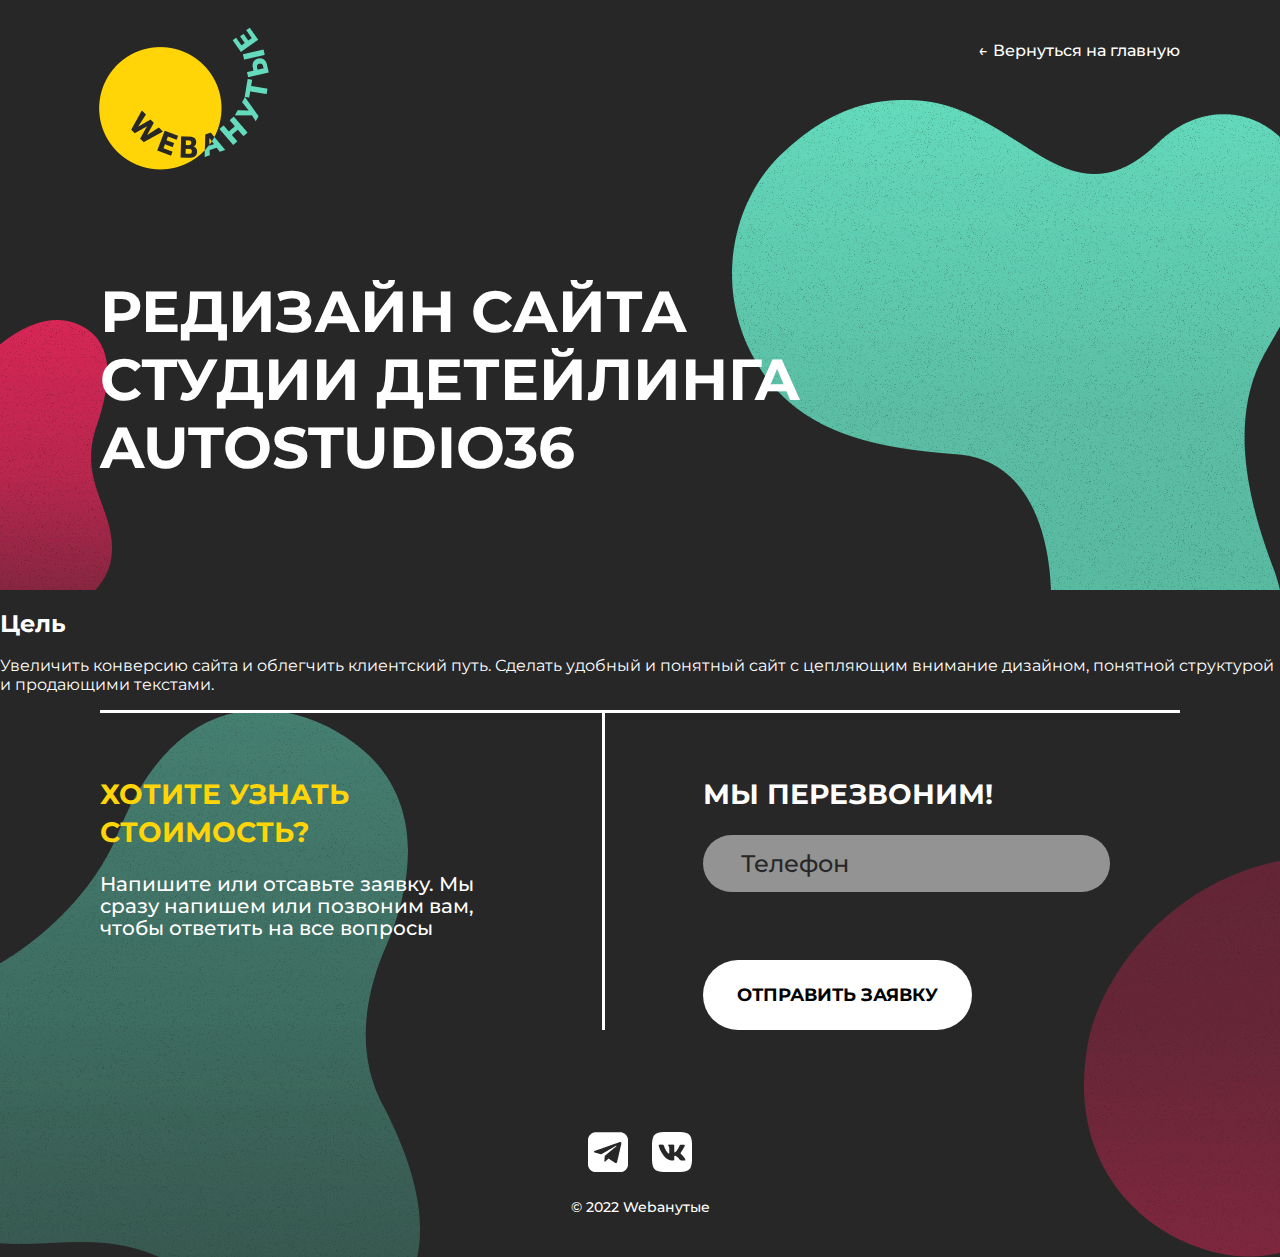
==== commit fc395101: "project" ====
--- a/project.html
+++ b/project.html
@@ -36,10 +36,10 @@
 	<div class="page__wrapper">
 		<header class="header page__header">
 			<img src="./images/logo.png" alt="логотип WEBанутые" class="header__logo rotating-logo">
-			<nav class="header__menu">
+			<nav class="header__menu header__menu_min">
 				<ul class="header__menu-list">
 					<li class="header__menu-list-link">
-						<a href="#team" class="header__menu-link">&larr;&nbsp;Вернуться на главную</a>
+						<a href="#team" class="header__menu-link">Вернуться на главную</a>
 					</li>
 				</ul>
 			</nav>
@@ -47,371 +47,18 @@
 			<button class="header__close-button"></button>
 		</header>
 		<section class="container intro content__intro">
-			<h1 class="intro__header">
-				СОЗДАЕМ <span>WEB</span>АНУТЫЕ САЙТЫ
+			<h1 class="intro__header intro__header_project">
+				Редизайн сайта<br>студии детейлинга<br>Autostudio36
 			</h1>
-			<p class="intro__text">
-				<span class="intro__text intro__text_bold">с конверсией до 23%,</span> которые удерживают внимание пользователя и логично ведут к покупке  
-			</p>
 		</section>
 	</div>
-	<main class="content page__content">
-
-		
-		<div class="container">
-			<section class="client wow animate__animated animate__fadeInUp">
-				<h2>С кем мы<br>работаем?</h2>
-				<div class="client__wrap">
-					<div class="client__item">
-						<img src="images/client_1.png" alt="" class="client__pic">
-						<h4 class="client__title">Стартапы</h4>
-						<p class="client__desc">технологичные, инновационные и IT проекты</p>
-					</div>
-					<div class="client__item">
-						<img src="images/client_2.png" alt="" class="client__pic">
-						<h4 class="client__title">Креативные проекты</h4>
-						<p class="client__desc">интернет-магазины одежды, косметики, студии дизайна, рестораны, творческие пространства</p>
-					</div>
-					<div class="client__item">
-						<img src="images/client_3.png" alt="" class="client__pic">
-						<h4 class="client__title">Образовательные проекты</h4>
-						<p class="client__desc">онлайн-школы, курсы, конференции, edtech проекты, университеты</p>
-					</div>
-				</div>
-			</section>
-			<section class="offer content__offer wow animate__animated animate__fadeInUp">
-			<div class="offer__we-offer">
-				<h2 class="offer__title">Мы предлагаем</h2>
-				<p class="offer__text">
-					разработку продающих сайтов c конверсией до&nbsp;23%.<br>Мы пишем сильные продюащие тексты на основании маркетингового
-					анализа
-					и создаем удобный дизайн, который цепляет внимание и логично ведет к покупке
-
-				</p>
+	<main class="project">
+		<div class="project__container">
+			<div class="desc">
+				<h2 class="desc__title">Цель</h2>
+				<p class="desc__text">Увеличить конверсию сайта и облегчить клиентский путь. Сделать удобный и понятный сайт с цепляющим внимание дизайном, понятной структурой и продающими текстами. </p>
 			</div>
-			<div class="offer__empty-container-left">
-				<div class="offer__empty-container-left-top"></div>
-			</div>
-			<div class="offer__empty-container-right"></div>
-			<div class="offer__empty-mobile-top"></div>
-			<div class="offer__empty-mobile-bottom"></div>
-			<div class="offer__list-container">
-				<h3 class="offer__list-title">Маркетинг</h3>
-				<ul class="offer__list">
-					<li class="offer__list-item">Проводим качественный и количественный анализа рынка и конкурентов</li>
-					<li class="offer__list-item">Формируем УТП, сильные офферы и закрываем возражения вашей ЦА</li>
-					<li class="offer__list-item">Создаем продающую структуру и пишем сильные тексты, которые убеждают и ведут к покупке 
-					</li>
-				</ul>
-				<h3 class="offer__list-title">Дизайн и разработка</h3>
-				<ul class="offer__list">
-					<li class="offer__list-item">Создаем нешаблонный и удобный UI-UX дизайн в Figma, который удерживает внимание</li>
-					<li class="offer__list-item">Верстаем сайт на html/css/js с адаптивами на компьютер, телефон и планшет</li>
-					<li class="offer__list-item">Переносим сайт на WordPress, MODX. Иногда работаем на Tilda
-					</li>
-				</ul>
-			</div>
-		</section>
-		</div>
-		<section class="why-us content__why-us wow animate__animated animate__fadeInUp">
-			<div class="container">
-				<h2 class="why-us__title">Почему выбирают нас?</h2>
-				<div class="why-us__grid">
-					<article class="why-us__grid-article why-us__grid-article_one">
-						<img src="./images/why_1.png" alt="большая цифра 1" class="why-us__grid-article-number">
-						<h3 class="why-us__grid-article-title">Реально понимаем как делать грамотные сайты</h3>
-						<p class="why-us__grid-article-text">
-							<span class="why-us__grid-article-text_bold">7 лет опыта</span>
-							в разработке сайтов, продажах, маркетинге и дизайне. Работали на проектах с Промсвязьбанком, Читай-Городом и Правительством Москвы
-						</p>
-					</article>
-					<article class="why-us__grid-article why-us__grid-article_two">
-						<img src="./images/why_2.png" alt="большая цифра 2" class="why-us__grid-article-number">
-						<h3 class="why-us__grid-article-title">Любим клиентов почти как родную мать</h3>
-						<p class="why-us__grid-article-text">
-							<span class="why-us__grid-article-text_bold">Вы 100% получите то, что хотите</span>
-							так как мы слушаем ваши хотелки и согласовываем результаты на каждом этапе. Еще мы безвозмездно помогаем с любыми вопросами из мира digital
-						</p>
-					</article>
-					<article class="why-us__grid-article why-us__grid-article_three">
-						<img src="./images/why_3.png" alt="большая цифра 3" class="why-us__grid-article-number">
-						<h3 class="why-us__grid-article-title">Делаем большой акцент на маркетинге</h3>
-						<p class="why-us__grid-article-text">
-							<span class="why-us__grid-article-text_bold">Создаём сайты с конверсией до 23%</span>
-							или увеличиваем существующую конверсию минимум <span class="why-us__grid-article-text_bold">в&nbsp;2&nbsp;раза</span>
-							благодаря созданию сильной продающей структуры, текстов и трендового дизайна
-						</p>
-					</article>
-					<article class="why-us__grid-article why-us__grid-article_four">
-						<img src="./images/why_4.png" alt="большая цифра 4" class="why-us__grid-article-number">
-						<h3 class="why-us__grid-article-title">Мы честные и всегда говорим правду</h3>
-						<p class="why-us__grid-article-text">
-							<span class="why-us__grid-article-text_bold">Мы не будем предлагать вам самое дорогое решение,</span>
-							чтобы больше заработать, а честно расскажем все минусы и плюсы различных технологий. Например, если ваш сайт можно идеально сделать на тильде &mdash; мы не будем предлагать самописное решение на 90 тыс. дороже
-						</p>
-					</article>
-				</div>
-			</div>
-		</section>
-		<div class="container stage wow animate__animated animate__fadeInUp">
-			<h2>ЭТАПЫ РАБОТЫ<br>НАД ПРОЕКТОМ</h2>
-			<div class="stage__list">
-				<div class="stage__item">
-					<img src="images/stage_1.png" alt="" class="stage__pic">
-					<h4 class="stage__title">1. Маркетинговый анализ</h4>
-					<ul class="stage__desc">
-						<li>Анализ целевой аудитории и конкурентов</li>
-						<li>Создание продающей структуры сайта</li>
-						<li>Написание продающих текстов копирайтером </li>
-					</ul>
-				</div>
-				<div class="stage__item">
-					<img src="images/stage_2.png" alt="" class="stage__pic">
-					<h4 class="stage__title">2. UI-UX дизайн</h4>
-					<ul class="stage__desc">
-						<li>Согласование референсов</li>
-						<li>Разработка визуальной концепции</li>
-						<li>Прототипирование</li>
-						<li>Создание дизайна десктопа и адаптивов</li>
-					</ul>
-				</div>
-				<div class="stage__item">
-					<img src="images/stage_3.png" alt="" class="stage__pic">
-					<h4 class="stage__title">3. Разработка	сайта</h4>
-					<ul class="stage__desc">
-						<li>Верстка сайта</li>
-						<li>Адаптивная верстка</li>
-						<li>Перенос верстки на CMS (WordPress)</li>
-						<li>Наполнение контентном</li>
-					</ul>
-				</div>
-				<div class="stage__item">
-					<img src="images/stage_4.png" alt="" class="stage__pic">
-					<h4 class="stage__title">4. Техническая настройка</h4>
-					<ul class="stage__desc">
-						<li>Настройка домена и хостинга </li>
-						<li>Настройка лид-форм, корзины, эквайринга</li>
-						<li>Тестирование сайта</li>
-						<li>Сдача сайта</li>
-					</ul>
-				</div>
-			</div>
-		</div>
-		<div class="container">
-			<section class="special-offer content__special-offer wow animate__animated animate__fadeInUp">
-				<h2 class="special-offer__title">-10% на продающий сайт</h2>
-				<p class="special-offer__text">
-					<span class="special-offer__text_bold">Только 2 недели!</span>
-					-10% на сайт с конверсией&nbsp;до&nbsp;23% на основании глубокого анализа рынка
-					от маркетолога +
-					<span class="special-offer__text_bold">3&nbsp;месяца</span> поддержки в подарок
-				</p>
-			</section>
-		</div>
-		<div class="container">
-			<section class="products content__products wow animate__animated animate__fadeInUp">
-				<h2 class="products__title">Что вы получите?</h2>
-				<div class="products__offers">
-					<article class="products__offer">
-						<h3 class="products__offer-name">Лендинг</h3>
-						<p class="products__price">
-							<span class="products__price_crossed">от&nbsp;60&nbsp;000&nbsp;&#8381</span>&nbsp;
-							oт&nbsp;51&nbsp;000&nbsp;&#8381
-						</p>
-						<p class="products__offer-subtitle">Кому подходит:</p>
-						<ul class="products__offer-list">
-							<li class="products__offer-list-item">Стартапам</li>
-							<li class="products__offer-list-item">Средним и крупным компаниям, которые запускают новый продукт</li>
-							<li class="products__offer-list-item">Молодым и небольшим проектам с 1 продуктом</li>
-						</ul>
-						<p class="products__offer-subtitle">Что входит в цену:</p>
-						<ul class="products__offer-list">
-							<li class="products__offer-list-item">Конверсия лендинга до 23%</li>
-							<li class="products__offer-list-item">Маркетинговый анализ конкурентов и рынка для создания продающей структуры</li>
-							<li class="products__offer-list-item">Продающая структура и тексты, которые убеждают и ведут к покупке</li>
-							<li class="products__offer-list-item">Нешаблонный и удобный UI-UX дизайн, который цепляет внимание</li>
-							<li class="products__offer-list-item">Адаптивная верстка под телефон, планшет, десктоп и тд</li>
-							<li class="products__offer-list-item">Настройка лид-форм с отбивкой на email о новых заявках</li>
-							<li class="products__offer-list-item">Настройка хостинга, SSL и домена</li>
-						</ul>
-						<p class="products__offer-subtitle">В подарок:</p>
-						<ul class="products__offer-list">
-							<li class="products__offer-list-item">Домен, хостинг и SSL сертификат</li>
-							<li class="products__offer-list-item">3 месяца поддержки и консультации по работе с сайтом</li>
-							<li class="products__offer-list-item">1 месяц внесения бесплатных правок на сайте</li>
-							<li class="products__offer-list-item">Обучение по работе с сайтом</li>
-						</ul>
-					</article>
-					<article class="products__offer">
-						<h3 class="products__offer-name">Многостраничный сайт</h3>
-						<p class="products__price">
-							<span class="products__price_crossed">от 80 000 &#8381</span>
-							oт 68 000 &#8381
-						</p>
-						<p class="products__offer-subtitle">Кому подходит:</p>
-						<ul class="products__offer-list">
-							<li class="products__offer-list-item">Проектам, которые расширяют перечень услуг или выходят на новые рынки</li>
-							<li class="products__offer-list-item">Компаниям со сложными продуктами или большим количеством информации</li>
-							<li class="products__offer-list-item">Проектам, которые работают на разные ЦА</li>
-						</ul>
-						<p class="products__offer-subtitle">Что входит в цену:</p>
-						<ul class="products__offer-list">
-							<li class="products__offer-list-item">Конверсия сайта до 15% </li>
-							<li class="products__offer-list-item">Маркетинговый анализ конкурентов и рынка для создания продающей
-								структуры</li>
-							<li class="products__offer-list-item">Продающая структура и тексты, которые убеждают и ведут к покупке</li>
-							<li class="products__offer-list-item">Нешаблонный и удобный UI-UX дизайн, который цепляет внимание</li>
-							<li class="products__offer-list-item">Адаптивная верстка под телефон, планшет, десктоп и тд</li>
-							<li class="products__offer-list-item">Настройка лид-форм с отбивкой на email о новых заявках</li>
-							<li class="products__offer-list-item">Настройка хостинга, SSL и домена</li>
-							<li class="products__offer-list-item">Проработка логики страниц и их взаимосвязей</li>
-						</ul>
-						<p class="products__offer-subtitle">В подарок:</p>
-						<ul class="products__offer-list">
-							<li class="products__offer-list-item">Домен, хостинг и SSL сертификат</li>
-							<li class="products__offer-list-item">3 месяца поддержки и консультации по работе с сайтом</li>
-							<li class="products__offer-list-item">1 месяц внесения бесплатных правок на сайте</li>
-							<li class="products__offer-list-item">Обучение по работе с сайтом</li>
-						</ul>
-					</article>
-					<article class="products__offer">
-						<h3 class="products__offer-name">Интернет-магазин</h3>
-						<p class="products__price">
-							<span class="products__price_crossed">от 100 000 &#8381</span>
-							oт 85 000 &#8381
-						</p>
-						<p class="products__offer-subtitle">Кому подходит:</p>
-						<ul class="products__offer-list">
-							<li class="products__offer-list-item">Оффлайн магазинам, которые хотят продавать онлайн</li>
-							<li class="products__offer-list-item">Проектам, которые продают в соцсетях и хотят масштабировать бизнес</li>
-							<li class="products__offer-list-item">Товарному бизнесу, который только запускает бизнес</li>
-						</ul>
-						<p class="products__offer-subtitle">Что входит в цену:</p>
-						<ul class="products__offer-list">
-							<li class="products__offer-list-item">Конверсия сайта до 7%</li>
-							<li class="products__offer-list-item">Маркетинговый анализ конкурентов и рынка для создания продающей
-								структуры</li>
-							<li class="products__offer-list-item">Продающая структура и тексты, которые убеждают и ведут к покупке</li>
-							<li class="products__offer-list-item">Нешаблонный и удобный UI-UX дизайн, который цепляет внимание</li>
-							<li class="products__offer-list-item">Адаптивная верстка под телефон, планшет, десктоп и тд</li>
-							<li class="products__offer-list-item">Настройка уведомений о новых заказах на email</li>
-							<li class="products__offer-list-item">Настройка хостинга, SSL и домена</li>
-							<li class="products__offer-list-item">Проработка структуры каталога, настройка фильтров</li>
-							<li class="products__offer-list-item">Наполнение интернет-магазина товарами</li>
-							<li class="products__offer-list-item">Подключение эквайринга</li>
-						</ul>
-						<p class="products__offer-subtitle">В подарок:</p>
-						<ul class="products__offer-list">
-							<li class="products__offer-list-item">Домен, хостинг и SSL сертификат</li>
-							<li class="products__offer-list-item">3 месяца поддержки и консультации по работе с сайтом</li>
-							<li class="products__offer-list-item">1 месяц внесения бесплатных правок на сайте</li>
-							<li class="products__offer-list-item">Обучение по управлению интернет-магазином</li>
-						</ul>
-					</article>
-				</div>
-				<a href="#footer" class="products__button">Рассчитать стоимость</a>
-				<img src="./images/products_money-back.svg" alt="круглая надпись не понравился сайт-вернём деньги"
-					class="products__money-back rotating">
-			</section>
-		</div>
-		<div class="container">
-			<section class="projects content__projects wow animate__animated animate__fadeInUp" id="projects">
-				<div class="projects__container">
-					<h2 class="projects__title">Наши проекты</h2>
-					<div class="projects__grid">
-						<a href="./docs/ZIL_compressed.pdf" class="projects__link projects__link_type_left" target="_blank"
-							rel="noopener">
-							<img src="./images/project_1.png" alt="изображение страницы сайта" class="projects__grid-image">
-							<p class="projects__grid-description">
-								Промо-страница Культурного центра «ЗИЛ»
-							</p>
-						</a>
-						<a href="./docs/Zefire_compressed.pdf" class="projects__link projects__link_type_center" target="_blank"
-							rel="noopener">
-							<img src="./images/project_2.png" alt="изображение страницы сайта" class="projects__grid-image">
-							<p class="projects__grid-description">
-								Интернет-магазин косметики Zefire
-							</p>
-						</a>
-						<a href="./docs/Kupol_compressed.pdf" class="projects__link projects__link_type_right" target="_blank"
-							rel="noopener">
-							<img src="./images/project_3.png" alt="изображение страницы сайта" class="projects__grid-image">
-							<p class="projects__grid-description">
-								Сайт студии медитаций Купол
-							</p>
-						</a>
-						<a href="./docs/ZIL_compressed.pdf" class="projects__link projects__link_type_left" target="_blank"
-							rel="noopener">
-							<img src="./images/project_4.png" alt="изображение страницы сайта" class="projects__grid-image">
-							<p class="projects__grid-description">
-								Торты Baranovskaya
-							</p>
-						</a>
-						<a href="./docs/Zefire_compressed.pdf" class="projects__link projects__link_type_center" target="_blank"
-							rel="noopener">
-							<img src="./images/project_5.png" alt="изображение страницы сайта" class="projects__grid-image">
-							<p class="projects__grid-description">
-								Онлайн каталог Cult Nail Team
-							</p>
-						</a>
-						<a href="./docs/Kupol_compressed.pdf" class="projects__link projects__link_type_right" target="_blank"
-							rel="noopener">
-							<img src="./images/project_6.png" alt="изображение страницы сайта" class="projects__grid-image">
-							<p class="projects__grid-description">
-								Студия детейлинга Autostudio136
-							</p>
-						</a>
-					</div>
-				</div>
-			</section>
-		</div>
-		<section class="team content__team wow animate__animated animate__fadeInUp" id="team">
-			<div class="container">
-				<h2 class="team__title">Наша команда</h2>
-				<div class="team__members">
-					<figure class="team__member">
-						<img src="./images/anastasia.png" alt="фото членов команды" class="team__picture">
-						<figcaption class="team__picture-text">
-							<h3 class="team__picture-text-name">Анастасия Фокина</h3>
-							<p class="team__picture-text-role">Вдохновитель и маркетолог</p>
-							<h4 class="team__picture-education">Образование:</h4>
-							<ul class="team__picture-education-list">
-								<li class="team__picture-education-list-item">Высшее&nbsp;&ndash;&nbsp;Управление бизнесом<br><span>(РАНХиГС)</span></li>
-								<li class="team__picture-education-list-item">Высшее&nbsp;&ndash;&nbsp;Статистика и аналитика<br><span>(НИУ ВШЭ)</span></li>
-								<li class="team__picture-education-list-item">Digital marketing<br><span>(Левченко)</span></li>
-								<li class="team__picture-education-list-item">Продажи и маркетинг<br><span>(SOHO MBA)</span></li>
-							</ul>
-						</figcaption>
-					</figure>
-					<figure class="team__member">
-						<img src="./images/konstantin.png" alt="фото членов команды" class="team__picture">
-						<figcaption class="team__picture-text">
-							<h3 class="team__picture-text-name">Константин Голованов</h3>
-							<p class="team__picture-text-role">Веб-разработчик</p>
-							<h4 class="team__picture-education">Образование:</h4>
-							<ul class="team__picture-education-list">
-								<li class="team__picture-education-list-item">Высшее&nbsp;&ndash;&nbsp;Робототехника<br><span>(МГТУ им. Баумана)</span></li>
-								<li class="team__picture-education-list-item">«Web-разработка»<br><span>(Яндекс.Практикум)</span></li>
-							</ul>
-						</figcaption>
-					</figure>
-					<figure class="team__member">
-						<img src="./images/marianna.png" alt="фото членов команды" class="team__picture">
-						<figcaption class="team__picture-text">
-							<h3 class="team__picture-text-name">Марианна Штехель</h3>
-							<p class="team__picture-text-role">UX-дизайнер</p>
-							<h4 class="team__picture-education">Образование:</h4>
-							<ul class="team__picture-education-list">
-								<li class="team__picture-education-list-item">Высшее&nbsp;&ndash;&nbsp;Экономика<br><span>(НИУ МИЭТ)</span></li>
-								<li class="team__picture-education-list-item">«Web-дизайн и UX»<br><span>(Институт Бизнеса и дизайна)</span></li>
-								<li class="team__picture-education-list-item">«Web-дизайн на Figma»<br><span>(Skillbox)</span></li>
-								<li class="team__picture-education-list-item">«UX-дизайн»<br><span>(Skillbox)</span></li>
-							</ul>
-						</figcaption>
-					</figure>
-				</div>
-			</div>
-		</section>
+		</div>	
 	</main>
 	<footer class="footer page__footer wow animate__animated animate__fadeInUp" id="footer">
 		<div class="container">
